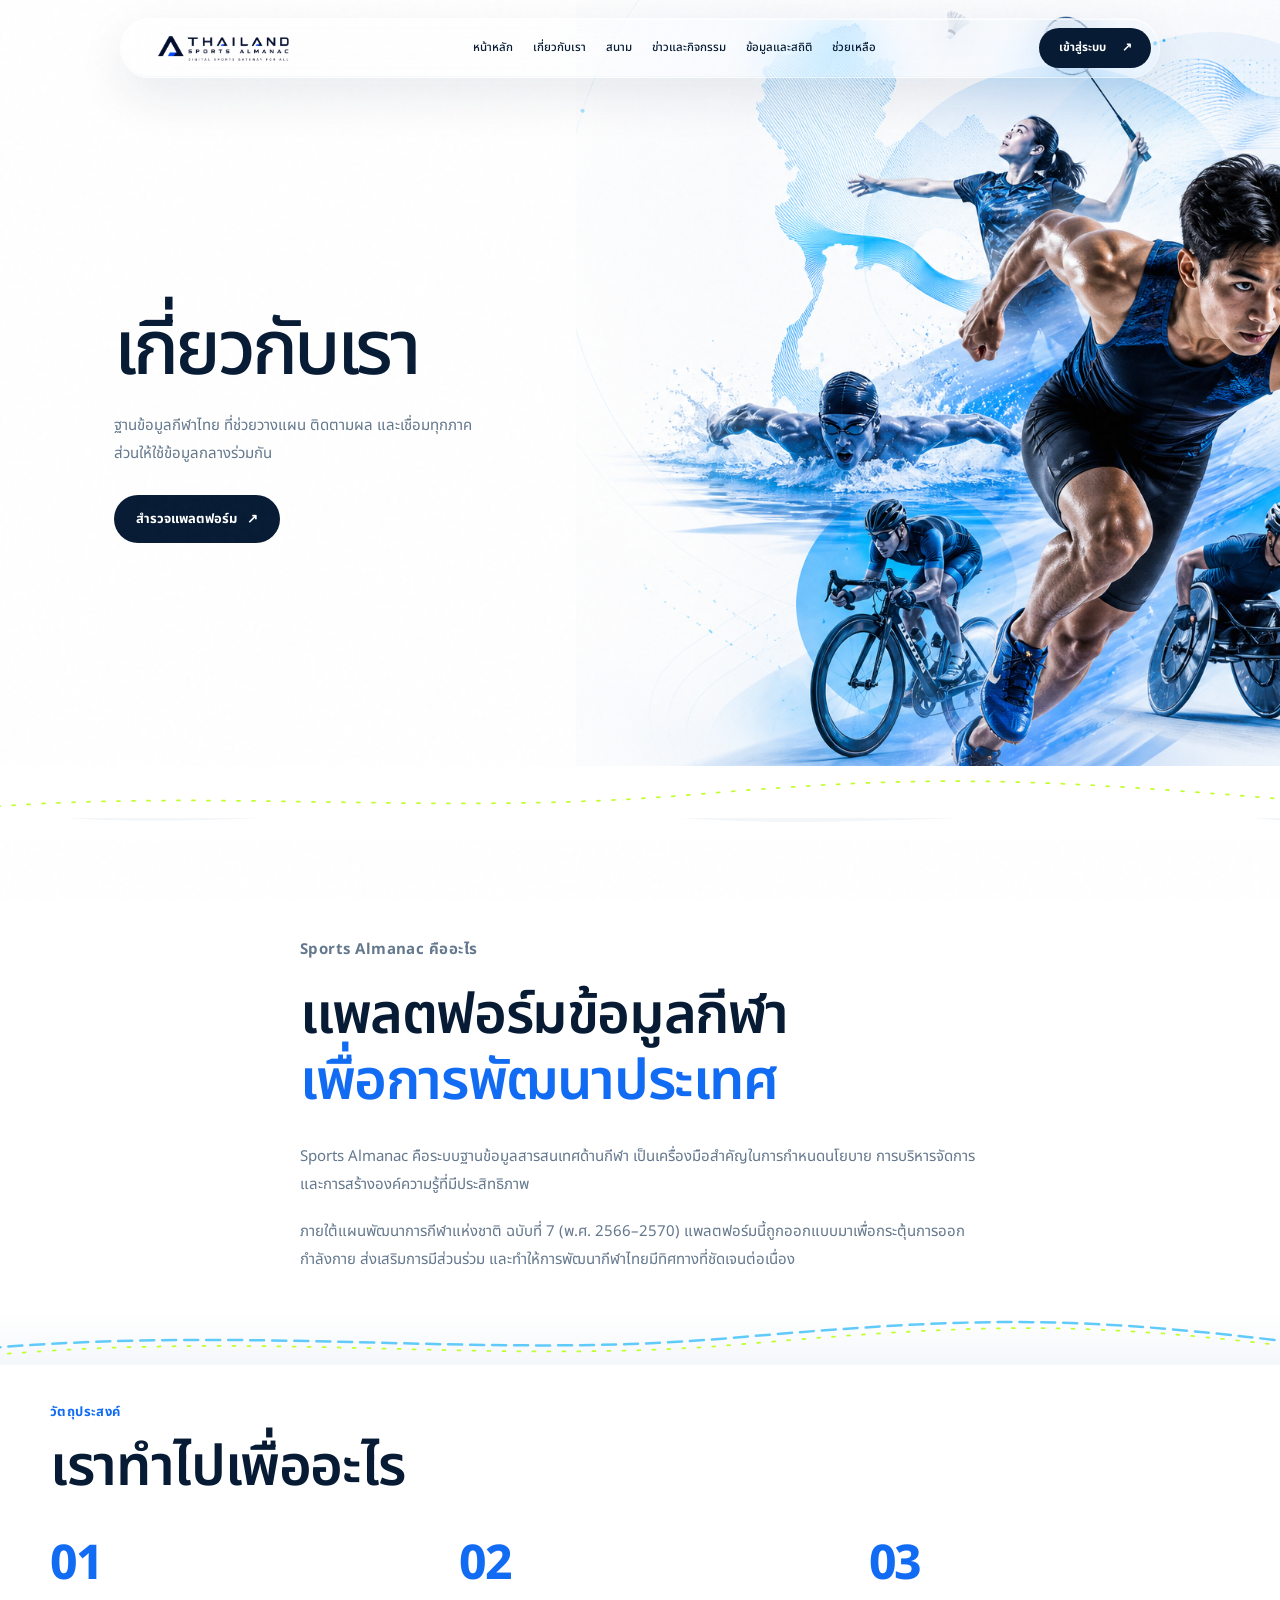
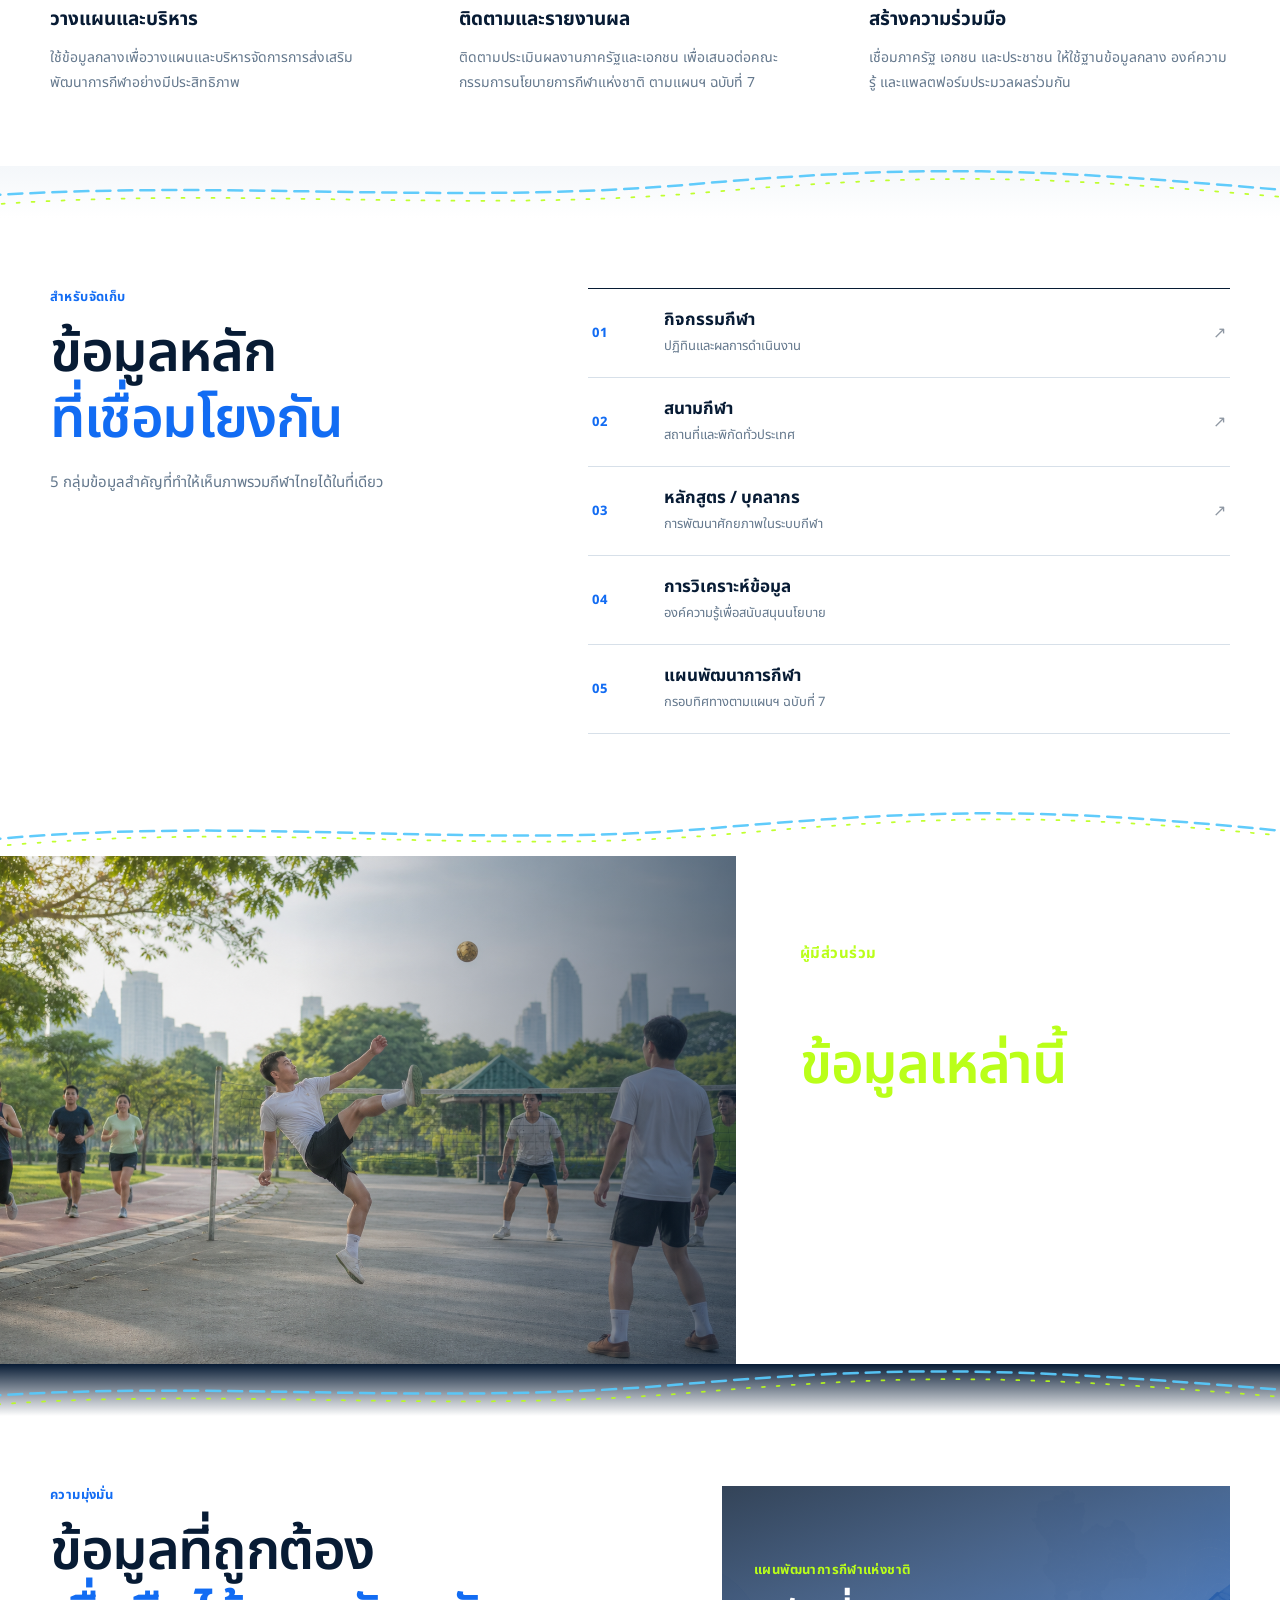
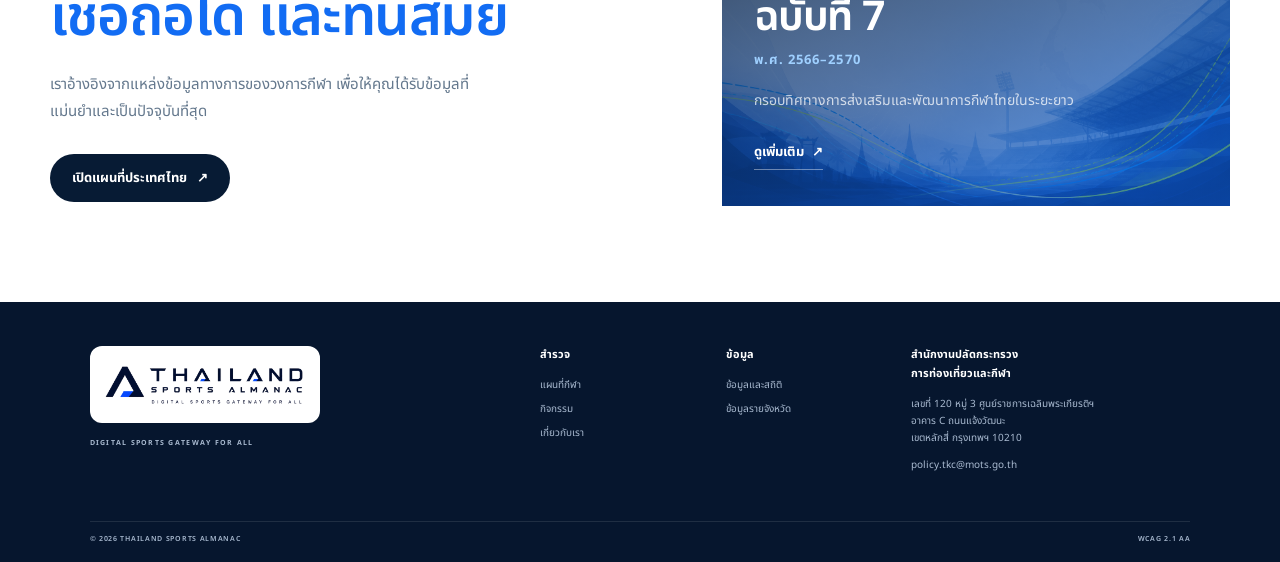
==== abouts.html @ 10175fa9 "Replace dashboard with the redesigned Thailand Sports Almanac site. Publishes the Version2 site with" ====
﻿<!doctype html>
<html lang="th">
<head>
  <meta charset="utf-8">
  <meta name="viewport" content="width=device-width,initial-scale=1">
  <script>
    if ('scrollRestoration' in history) history.scrollRestoration = 'manual';
    window.scrollTo(0, 0);
  </script>
  <meta name="description" content="เกี่ยวกับ Sports Almanac — ระบบฐานข้อมูลสารสนเทศด้านกีฬา ตามแผนพัฒนาการกีฬาแห่งชาติ ฉบับที่ 7">
  <meta name="theme-color" content="#ffffff">
  <meta property="og:title" content="เกี่ยวกับเรา — Thailand Sports Almanac">
  <meta property="og:description" content="ฐานข้อมูลกีฬาไทยที่เชื่อมโยงนโยบาย พื้นที่ และประชาชน">
  <meta property="og:image" content="assets/images/hero-editorial-v2.png">
  <title>เกี่ยวกับเรา — Thailand Sports Almanac</title>
  <link rel="icon" href="assets/images/logo-new-transparent.png" type="image/png">
  <link rel="preconnect" href="https://fonts.googleapis.com">
  <link rel="preconnect" href="https://fonts.gstatic.com" crossorigin>
  <link href="https://fonts.googleapis.com/css2?family=Noto+Sans+Thai:wght@300..900&display=swap" rel="stylesheet">
  <link rel="stylesheet" href="assets/site-nav.css?v=20260820-2">
<link rel="stylesheet" href="assets/visitor-gateway.css?v=20260820-35">
  <link rel="stylesheet" href="assets/design-language.css?v=20260820-4">
  <link rel="stylesheet" href="assets/abouts.css?v=20260820-8">
  <link rel="stylesheet" href="assets/login-modal.css?v=20260820-7">
  <link rel="stylesheet" href="assets/site-foundation.css?v=20260820-11">
</head>
<body id="top" class="abouts-page tpl-list">
  <a class="skip" href="#main">ข้ามไปยังเนื้อหาหลัก</a>
  <div class="noise" aria-hidden="true"></div>

  <header class="nav-shell">
    <a class="brand" href="index.html#top" aria-label="หน้าหลัก"><img src="assets/images/logo-new-transparent.png" alt="Thailand Sports Almanac"></a>
    <nav class="desktop-nav" aria-label="เมนูหลัก">
      <a class="nav-primary-link" href="index.html">หน้าหลัก</a>
      <a class="nav-primary-link" href="abouts.html" aria-current="page">เกี่ยวกับเรา</a>
      <div class="nav-group">
        <button class="nav-primary-link nav-dropdown-trigger" type="button" aria-expanded="false">สนาม <span>⌄</span></button>
        <div class="nav-dropdown venue-dropdown">
          <a href="venues.html?type=stadium">สนามกีฬา</a>
          <a href="venues.html?type=multipurpose">อาคารอเนกประสงค์</a>
          <a href="venues.html?type=public">ลานกีฬา / สวนสาธารณะ</a>
          <a href="venues.html?type=fitness">ฟิตเนส / ยิม</a>
          <a href="venues.html?type=training">ศูนย์ฝึกกีฬา</a>
          <a href="venues.html?type=science">ศูนย์วิทยาศาสตร์การกีฬา</a>
        </div>
      </div>
      <div class="nav-group">
        <button class="nav-primary-link nav-dropdown-trigger" type="button" aria-expanded="false">ข่าวและกิจกรรม <span>⌄</span></button>
        <div class="nav-dropdown compact-dropdown"><a href="index.html#gateway-services">ข่าวประกาศ</a><a href="activities.html">ปฏิทินกิจกรรม</a></div>
      </div>
      <div class="nav-group">
        <button class="nav-primary-link nav-dropdown-trigger" type="button" aria-expanded="false">ข้อมูลและสถิติ <span>⌄</span></button>
        <div class="nav-dropdown compact-dropdown stats-dropdown">
          <div class="nav-subgroup">
            <b>แดชบอร์ด</b>
            <a href="athletes.html">นักกีฬา / บุคลากร</a>
            <a href="results.html">ผลการแข่งขัน</a>
            <a href="overview.html">สรุปภาพรวม</a>
            <a href="provinces.html">ข้อมูลรายจังหวัด</a>
          </div>
          <a href="courses.html">หลักสูตรอบรม</a>
          <a href="index.html#story">คลังความรู้</a>
        </div>
      </div>
      <div class="nav-group">
        <button class="nav-primary-link nav-dropdown-trigger" type="button" aria-expanded="false">ช่วยเหลือ <span>⌄</span></button>
        <div class="nav-dropdown compact-dropdown"><a href="index.html#footer">คู่มือใช้งาน</a><a href="index.html#footer">คำถามที่พบบ่อย (FAQ)</a><a href="contact.html">ติดต่อเรา</a></div>
      </div>
    </nav>
    <div class="nav-actions"><a class="login" href="#login">เข้าสู่ระบบ <span>↗</span></a><button class="menu-button" type="button" aria-label="เปิดเมนูหลัก" aria-expanded="false" aria-controls="mobile-menu"><i></i><i></i></button></div>
    <div class="mobile-menu" id="mobile-menu">
      <a class="mobile-direct" href="index.html">หน้าหลัก</a>
      <a class="mobile-direct" href="abouts.html" aria-current="page">เกี่ยวกับเรา</a>
      <div class="mobile-accordion"><button class="mobile-accordion-trigger" type="button" aria-expanded="false">สนาม <span>＋</span></button><div class="mobile-submenu"><a href="venues.html?type=stadium">สนามกีฬา</a><a href="venues.html?type=multipurpose">อาคารอเนกประสงค์</a><a href="venues.html?type=public">ลานกีฬา / สวนสาธารณะ</a><a href="venues.html?type=fitness">ฟิตเนส / ยิม</a><a href="venues.html?type=training">ศูนย์ฝึกกีฬา</a><a href="venues.html?type=science">ศูนย์วิทยาศาสตร์การกีฬา</a></div></div>
      <div class="mobile-accordion"><button class="mobile-accordion-trigger" type="button" aria-expanded="false">ข่าวและกิจกรรม <span>＋</span></button><div class="mobile-submenu"><a href="index.html#gateway-services">ข่าวประกาศ</a><a href="activities.html">ปฏิทินกิจกรรม</a></div></div>
      <div class="mobile-accordion"><button class="mobile-accordion-trigger" type="button" aria-expanded="false">ข้อมูลและสถิติ <span>＋</span></button><div class="mobile-submenu"><b>แดชบอร์ด</b><a class="nav-nested" href="athletes.html">นักกีฬา / บุคลากร</a><a class="nav-nested" href="results.html">ผลการแข่งขัน</a><a class="nav-nested" href="overview.html">สรุปภาพรวม</a><a class="nav-nested" href="provinces.html">ข้อมูลรายจังหวัด</a><a href="courses.html">หลักสูตรอบรม</a><a href="index.html#story">คลังความรู้</a></div></div>
      <div class="mobile-accordion"><button class="mobile-accordion-trigger" type="button" aria-expanded="false">ช่วยเหลือ <span>＋</span></button><div class="mobile-submenu"><a href="index.html#footer">คู่มือใช้งาน</a><a href="index.html#footer">คำถามที่พบบ่อย (FAQ)</a><a href="contact.html">ติดต่อเรา</a></div></div>
    </div>
  </header>

  <main id="main">
    <!-- Beat 1: Hero split -->
    <section class="ab-hero dl-reveal" id="about-hero" aria-labelledby="about-hero-title">
      <div class="ab-hero-copy">
        <h1 id="about-hero-title">เกี่ยวกับเรา</h1>
        <p class="ab-lead">ฐานข้อมูลกีฬาไทย ที่ช่วยวางแผน ติดตามผล และเชื่อมทุกภาคส่วนให้ใช้ข้อมูลกลางร่วมกัน</p>
        <a class="ab-btn" href="index.html#nation">สำรวจแพลตฟอร์ม <span>↗</span></a>
      </div>
      <div class="ab-hero-visual" aria-hidden="true">
        <img src="assets/images/hero-editorial-v2.png" alt="" decoding="async" fetchpriority="high">
      </div>
    </section>

    <div class="dl-swoosh" aria-hidden="true" style="color:#fff">
      <svg viewBox="0 0 1440 64" preserveAspectRatio="none" focusable="false">
        <path fill="currentColor" d="M0,26 C240,64 480,0 720,30 C960,60 1200,10 1440,38 L1440,64 L0,64 Z"></path>
      </svg>
    </div>

    <!-- Beat 2: What is it — narrow prose -->
    <section class="ab-story dl-reveal" id="about-story" aria-labelledby="about-story-title">
      <div class="ab-prose-col">
        <p class="ab-kicker">Sports Almanac คืออะไร</p>
        <h2 id="about-story-title">แพลตฟอร์มข้อมูลกีฬา<br><em>เพื่อการพัฒนาประเทศ</em></h2>
        <p>Sports Almanac คือระบบฐานข้อมูลสารสนเทศด้านกีฬา เป็นเครื่องมือสำคัญในการกำหนดนโยบาย การบริหารจัดการ และการสร้างองค์ความรู้ที่มีประสิทธิภาพ</p>
        <p>ภายใต้แผนพัฒนาการกีฬาแห่งชาติ ฉบับที่ 7 (พ.ศ. 2566–2570) แพลตฟอร์มนี้ถูกออกแบบมาเพื่อกระตุ้นการออกกำลังกาย ส่งเสริมการมีส่วนร่วม และทำให้การพัฒนากีฬาไทยมีทิศทางที่ชัดเจนต่อเนื่อง</p>
      </div>
    </section>

    <!-- Beat 3: Objectives -->
    <section class="ab-goals dl-reveal" id="about-objectives" aria-labelledby="about-objectives-title">
      <div class="ab-shell">
        <header class="ab-section-head">
          <p class="ab-kicker">วัตถุประสงค์</p>
          <h2 id="about-objectives-title">เราทำไปเพื่ออะไร</h2>
        </header>
        <ol class="ab-goal-grid">
          <li>
            <span class="ab-num" aria-hidden="true">01</span>
            <h3>วางแผนและบริหาร</h3>
            <p>ใช้ข้อมูลกลางเพื่อวางแผนและบริหารจัดการการส่งเสริมพัฒนาการกีฬาอย่างมีประสิทธิภาพ</p>
          </li>
          <li>
            <span class="ab-num" aria-hidden="true">02</span>
            <h3>ติดตามและรายงานผล</h3>
            <p>ติดตามประเมินผลงานภาครัฐและเอกชน เพื่อเสนอต่อคณะกรรมการนโยบายการกีฬาแห่งชาติ ตามแผนฯ ฉบับที่ 7</p>
          </li>
          <li>
            <span class="ab-num" aria-hidden="true">03</span>
            <h3>สร้างความร่วมมือ</h3>
            <p>เชื่อมภาครัฐ เอกชน และประชาชน ให้ใช้ฐานข้อมูลกลาง องค์ความรู้ และแพลตฟอร์มประมวลผลร่วมกัน</p>
          </li>
        </ol>
      </div>
    </section>

    <!-- Beat 4a: Data layers as vertical list -->
    <section class="ab-data dl-reveal" id="about-store" aria-labelledby="about-store-title">
      <div class="ab-shell ab-data-layout">
        <header class="ab-section-head">
          <p class="ab-kicker">สำหรับจัดเก็บ</p>
          <h2 id="about-store-title">ข้อมูลหลัก<br><em>ที่เชื่อมโยงกัน</em></h2>
          <p class="ab-note">5 กลุ่มข้อมูลสำคัญที่ทำให้เห็นภาพรวมกีฬาไทยได้ในที่เดียว</p>
        </header>
        <ul class="ab-data-list">
          <li>
            <a href="activities.html">
              <i aria-hidden="true">01</i>
              <span><b>กิจกรรมกีฬา</b><small>ปฏิทินและผลการดำเนินงาน</small></span>
              <em>↗</em>
            </a>
          </li>
          <li>
            <a href="index.html#nation">
              <i aria-hidden="true">02</i>
              <span><b>สนามกีฬา</b><small>สถานที่และพิกัดทั่วประเทศ</small></span>
              <em>↗</em>
            </a>
          </li>
          <li>
            <a href="courses.html">
              <i aria-hidden="true">03</i>
              <span><b>หลักสูตร / บุคลากร</b><small>การพัฒนาศักยภาพในระบบกีฬา</small></span>
              <em>↗</em>
            </a>
          </li>
          <li>
            <div>
              <i aria-hidden="true">04</i>
              <span><b>การวิเคราะห์ข้อมูล</b><small>องค์ความรู้เพื่อสนับสนุนนโยบาย</small></span>
            </div>
          </li>
          <li>
            <div>
              <i aria-hidden="true">05</i>
              <span><b>แผนพัฒนาการกีฬา</b><small>กรอบทิศทางตามแผนฯ ฉบับที่ 7</small></span>
            </div>
          </li>
        </ul>
      </div>
    </section>

    <!-- Beat 4b: People — human touch full bleed -->
    <section class="ab-people dl-reveal" id="about-people" aria-labelledby="about-people-title">
      <div class="ab-people-media" aria-hidden="true">
        <img src="assets/images/about-human.jpg" alt="" decoding="async">
      </div>
      <div class="ab-people-copy">
        <p class="ab-kicker">ผู้มีส่วนร่วม</p>
        <h2 id="about-people-title">ใครช่วยขับเคลื่อน<br><em>ข้อมูลเหล่านี้</em></h2>
        <p>ผู้มีส่วนร่วมในโครงการคือเจ้าของข้อมูล โดยมีหน่วยงานที่กำกับดูแลเป็นผู้ขับเคลื่อน เพื่อนำเข้าข้อมูลอย่างบูรณาการ</p>
        <ul class="ab-people-tags">
          <li>หน่วยงานภาครัฐ</li>
          <li>ภาคเอกชนและสมาคมกีฬา</li>
          <li>ประชาชนผู้ใช้ข้อมูล</li>
        </ul>
      </div>
    </section>

    <!-- Beat 5: Promise + plan + single CTA -->
    <section class="ab-close dl-reveal" id="about-promise" aria-labelledby="about-promise-title">
      <div class="ab-shell ab-close-grid">
        <div class="ab-close-copy">
          <p class="ab-kicker">ความมุ่งมั่น</p>
          <h2 id="about-promise-title">ข้อมูลที่ถูกต้อง<br><em>เชื่อถือได้ และทันสมัย</em></h2>
          <p>เราอ้างอิงจากแหล่งข้อมูลทางการของวงการกีฬา เพื่อให้คุณได้รับข้อมูลที่แม่นยำและเป็นปัจจุบันที่สุด</p>
          <a class="ab-btn" href="index.html#nation">เปิดแผนที่ประเทศไทย <span>↗</span></a>
        </div>
        <aside class="ab-plan">
          <p class="ab-kicker ab-kicker-on-dark">แผนพัฒนาการกีฬาแห่งชาติ</p>
          <h3>ฉบับที่ 7</h3>
          <p class="ab-plan-years">พ.ศ. 2566–2570</p>
          <p>กรอบทิศทางการส่งเสริมและพัฒนาการกีฬาไทยในระยะยาว</p>
          <a href="https://www.mots.go.th/" target="_blank" rel="noopener noreferrer">ดูเพิ่มเติม <span>↗</span></a>
        </aside>
      </div>
    </section>
  </main>

  <footer id="footer">
    <div class="footer-brand"><img src="assets/images/logo-new-transparent.png" alt="Thailand Sports Almanac"><p>DIGITAL SPORTS GATEWAY FOR ALL</p></div>
    <div><h3>สำรวจ</h3><a href="index.html#nation">แผนที่กีฬา</a><a href="index.html#gateway-services">กิจกรรม</a><a href="abouts.html">เกี่ยวกับเรา</a></div>
    <div><h3>ข้อมูล</h3><a href="dashboard.html">ข้อมูลและสถิติ</a><a href="provinces.html">ข้อมูลรายจังหวัด</a></div>
    <address><h3>สำนักงานปลัดกระทรวง<br>การท่องเที่ยวและกีฬา</h3><p>เลขที่ 120 หมู่ 3 ศูนย์ราชการเฉลิมพระเกียรติฯ<br>อาคาร C ถนนแจ้งวัฒนะ<br>เขตหลักสี่ กรุงเทพฯ 10210</p><a href="mailto:policy.tkc@mots.go.th">policy.tkc@mots.go.th</a></address>
    <div class="footer-bottom"><span>© 2026 THAILAND SPORTS ALMANAC</span><span>WCAG 2.1 AA</span></div>
  </footer>

  <script src="assets/design-language.js?v=20260820-1"></script>
  <script src="assets/abouts.js?v=20260820-6"></script>
  <script>
    window.DesignLanguage?.wireReveals('.dl-reveal');
  </script>
  <script src="assets/portal-nav.js?v=20260820-4"></script>
  <script src="assets/login-modal.js?v=20260820-7"></script>
</body>
</html>
---- assets/site-nav.css ----
/* =========================================================
   Site Nav Shell — extracted from cinematic for all pages
   Use with site-foundation.css. Landing may still load cinematic
   for motion-hero / map-intro only.
   ========================================================= */

:root {
  --ink: #071b34;
  --blue: #126cf3;
  --paper: #f4f7fa;
  --ease: cubic-bezier(0.16, 1, 0.3, 1);
}

*,
*::before,
*::after { box-sizing: border-box; }

html { scroll-behavior: smooth; }

body {
  margin: 0;
  background: var(--paper);
  color: var(--ink);
  font-family: "Noto Sans Thai", sans-serif;
  -webkit-font-smoothing: antialiased;
  overflow-x: hidden;
}

a { color: inherit; text-decoration: none; }
button, input, select, textarea { font: inherit; }

.skip {
  position: fixed;
  left: 12px;
  top: -80px;
  z-index: 2100;
  background: #fff;
  padding: 10px 16px;
  border-radius: 8px;
}
.skip:focus { top: 12px; }

.noise {
  position: fixed;
  inset: 0;
  z-index: 2;
  pointer-events: none;
  opacity: 0.035;
  background-image: url("data:image/svg+xml,%3Csvg viewBox='0 0 180 180' xmlns='http://www.w3.org/2000/svg'%3E%3Cfilter id='n'%3E%3CfeTurbulence type='fractalNoise' baseFrequency='.8' numOctaves='2' stitchTiles='stitch'/%3E%3C/filter%3E%3Crect width='100%25' height='100%25' filter='url(%23n)' opacity='.6'/%3E%3C/svg%3E");
}

/* ——— Loader ——— */
.loader {
  position: fixed;
  inset: 0;
  z-index: 2500;
  overflow: hidden;
  display: grid;
  place-items: center;
  align-content: center;
  color: #fff;
  background: radial-gradient(circle at 50% 48%, #0c2d59 0, #071f40 42%, #06182f 100%);
  transition: clip-path 1s var(--ease), visibility 1s;
  clip-path: inset(0);
}
.loader.done {
  clip-path: inset(0 0 100% 0);
  visibility: hidden;
}
.loader:before {
  content: "";
  position: absolute;
  inset: -25%;
  pointer-events: none;
  background: conic-gradient(from 180deg at 50% 50%, transparent, rgba(25, 135, 255, 0.09), transparent 28%, rgba(93, 203, 255, 0.07), transparent 62%);
  animation: loaderAtmosphere 8s linear infinite;
}
.loader-brand-stage {
  position: relative;
  width: 410px;
  height: 154px;
  display: grid;
  place-items: center;
  animation: loaderBrandIn 0.9s var(--ease) both;
}
.loader-logo-card {
  position: relative;
  z-index: 3;
  width: 340px;
  height: 102px;
  display: grid;
  place-items: center;
  overflow: hidden;
  border: 1px solid rgba(255, 255, 255, 0.72);
  border-radius: 30px;
  background: linear-gradient(120deg, rgba(255, 255, 255, 0.98), rgba(238, 247, 255, 0.86));
  box-shadow: 0 30px 90px rgba(0, 0, 0, 0.28), 0 0 58px rgba(29, 137, 255, 0.22), inset 0 1px 0 #fff;
  backdrop-filter: blur(18px);
  animation: loaderCardFloat 2.6s ease-in-out 0.8s infinite alternate;
}
.loader-logo-card:after {
  content: "";
  position: absolute;
  top: -45%;
  bottom: -45%;
  left: -38%;
  width: 24%;
  background: linear-gradient(90deg, transparent, rgba(255, 255, 255, 0.95), rgba(109, 197, 255, 0.38), transparent);
  filter: blur(2px);
  transform: skewX(-18deg);
  animation: loaderLogoSweep 1.7s var(--ease) 0.35s infinite;
}
.loader-logo-card img {
  position: relative;
  z-index: 1;
  width: 270px;
  height: 76px;
  object-fit: contain;
  mix-blend-mode: multiply;
  animation: loaderLogoFocus 0.95s var(--ease) 0.12s both;
}
.loader-orbit {
  position: absolute;
  z-index: 1;
  inset: 2px;
  border: 1px solid rgba(90, 190, 255, 0.28);
  border-radius: 50%;
  animation: loaderOrbit 3.2s linear infinite;
}
.loader-orbit:before {
  content: "";
  position: absolute;
  left: 11%;
  top: 9%;
  width: 7px;
  height: 7px;
  border-radius: 50%;
  background: #43bfff;
  box-shadow: 0 0 18px #2a9fff, 0 0 36px rgba(42, 159, 255, 0.7);
}
.loader-orbit.orbit-b {
  inset: 17px -10px;
  opacity: 0.48;
  animation-direction: reverse;
  animation-duration: 4.6s;
}
.loader-orbit.orbit-b:before {
  left: auto;
  right: 15%;
  top: auto;
  bottom: 4%;
  width: 5px;
  height: 5px;
}
.loader-track {
  position: relative;
  width: 230px;
  height: 2px;
  margin-top: 24px;
  overflow: hidden;
  border-radius: 999px;
  background: rgba(255, 255, 255, 0.13);
}
.loader-track i {
  position: absolute;
  inset: 0;
  background: linear-gradient(90deg, transparent, #25a7ff 38%, #fff 52%, #25a7ff 66%, transparent);
  transform: translateX(-100%);
  animation: loaderTrack 1.05s var(--ease) infinite;
}
.loader > p {
  position: relative;
  margin: 15px 0 0;
  font-size: 10px;
  letter-spacing: 0.14em;
  color: #8da6c6;
  animation: loaderCaption 1.1s ease 0.35s both;
}
@keyframes loaderBrandIn {
  from { opacity: 0; transform: scale(0.88); filter: blur(12px); }
  to { opacity: 1; transform: none; filter: none; }
}
@keyframes loaderLogoFocus {
  from { opacity: 0; transform: scale(1.12); filter: blur(8px); }
  to { opacity: 1; transform: none; filter: none; }
}
@keyframes loaderCardFloat {
  to {
    transform: translateY(-5px);
    box-shadow: 0 38px 100px rgba(0, 0, 0, 0.3), 0 0 76px rgba(29, 137, 255, 0.3), inset 0 1px 0 #fff;
  }
}
@keyframes loaderLogoSweep {
  0%, 18% { left: -38%; opacity: 0; }
  32% { opacity: 1; }
  58%, 100% { left: 118%; opacity: 0; }
}
@keyframes loaderOrbit { to { transform: rotate(360deg); } }
@keyframes loaderTrack { to { transform: translateX(100%); } }
@keyframes loaderAtmosphere { to { transform: rotate(360deg); } }
@keyframes loaderCaption {
  from { opacity: 0; transform: translateY(8px); }
  to { opacity: 1; transform: none; }
}
@media (max-width: 520px) {
  .loader-brand-stage { width: 330px; height: 130px; }
  .loader-logo-card { width: 286px; height: 88px; border-radius: 26px; }
  .loader-logo-card img { width: 228px; height: 64px; }
  .loader-track { width: 190px; margin-top: 18px; }
  .loader > p { font-size: 9px; }
}
@media (prefers-reduced-motion: reduce) {
  .loader { display: none; }
  .loader:before,
  .loader-brand-stage,
  .loader-logo-card,
  .loader-logo-card:after,
  .loader-logo-card img,
  .loader-orbit,
  .loader-track i,
  .loader > p { animation: none !important; }
}

/* ——— Capsule navigation ——— */
.nav-shell {
  position: fixed;
  z-index: 1500;
  top: 18px;
  left: 50%;
  right: auto;
  width: min(1040px, calc(100% - 40px));
  height: 60px;
  padding: 5px 8px 5px 18px;
  display: flex;
  align-items: center;
  transform: translateX(-50%);
  border: 1px solid rgba(255, 255, 255, 0.46);
  border-radius: 999px;
  background: linear-gradient(115deg, rgba(255, 255, 255, 0.32), rgba(244, 250, 255, 0.1));
  box-shadow:
    0 18px 50px rgba(8, 35, 67, 0.09),
    inset 0 1px 0 rgba(255, 255, 255, 0.66),
    inset 0 -1px 0 rgba(123, 164, 203, 0.06);
  backdrop-filter: blur(22px) saturate(165%);
  -webkit-backdrop-filter: blur(22px) saturate(165%);
  transition: top 0.45s var(--ease), width 0.45s var(--ease), height 0.45s var(--ease), box-shadow 0.45s var(--ease), background 0.45s ease;
  animation: navEnter 0.8s var(--ease) 0.15s both;
  pointer-events: auto;
}
.nav-shell.is-scrolled {
  top: 10px;
  width: min(940px, calc(100% - 32px));
  height: 56px;
  background: linear-gradient(115deg, rgba(255, 255, 255, 0.36), rgba(235, 246, 255, 0.14));
  border-color: rgba(255, 255, 255, 0.5);
  box-shadow: 0 14px 42px rgba(8, 35, 67, 0.12), inset 0 1px 0 rgba(255, 255, 255, 0.7);
}
@keyframes navEnter {
  from { opacity: 0; transform: translate(-50%, -18px) scale(0.97); }
  to { opacity: 1; transform: translateX(-50%) scale(1); }
}

.brand { width: 170px; flex: 0 0 auto; }
.brand img {
  width: 100%;
  height: 40px;
  object-fit: contain;
  display: block;
  mix-blend-mode: normal;
  transition: height 0.45s var(--ease);
}
.nav-shell.is-scrolled .brand img { height: 40px; }

.desktop-nav {
  display: flex;
  gap: 2px;
  margin: auto;
  align-self: stretch;
  align-items: center;
  font-size: 12px;
  font-weight: 650;
}
.desktop-nav .nav-primary-link {
  appearance: none;
  border: 0;
  background: transparent;
  color: var(--ink);
  font: 500 11.5px/1.45 "Noto Sans Thai", sans-serif;
  padding: 10px 9px;
  border-radius: 999px;
  white-space: nowrap;
  cursor: pointer;
  transition: color 0.3s ease, background 0.3s ease, transform 0.3s var(--ease);
}
.desktop-nav .nav-primary-link:hover,
.desktop-nav .nav-primary-link:focus-visible {
  color: var(--blue);
  background: rgba(255, 255, 255, 0.45);
  transform: translateY(-1px);
}
.desktop-nav .nav-primary-link.active {
  color: #fff;
  background: var(--blue);
  box-shadow: 0 8px 20px rgba(31, 130, 242, 0.22);
}
.nav-primary-link > span { display: none; }

.nav-group {
  position: relative;
  display: flex;
  align-items: center;
  height: 100%;
}
.nav-group.open .nav-dropdown-trigger {
  color: var(--blue);
  background: rgba(225, 240, 255, 0.58);
}
.nav-dropdown {
  position: absolute;
  z-index: 100;
  left: 50%;
  top: calc(100% + 7px);
  width: 250px;
  padding: 10px;
  border: 1px solid rgba(255, 255, 255, 0.76);
  border-radius: 22px;
  background: linear-gradient(135deg, rgba(255, 255, 255, 0.94), rgba(239, 247, 255, 0.88));
  box-shadow: 0 24px 60px rgba(7, 24, 49, 0.18), inset 0 1px 0 rgba(255, 255, 255, 0.95);
  backdrop-filter: blur(28px) saturate(155%);
  -webkit-backdrop-filter: blur(28px) saturate(155%);
  opacity: 0;
  visibility: hidden;
  transform: translate(-50%, -9px) scale(0.97);
  transform-origin: top;
  transition: opacity 0.25s ease, visibility 0.25s ease, transform 0.35s var(--ease);
}
.nav-group.open > .nav-dropdown {
  opacity: 1;
  visibility: visible;
  transform: translate(-50%, 0) scale(1);
}
.desktop-nav .nav-dropdown a {
  display: block;
  padding: 10px 12px;
  border-radius: 12px;
  color: #203751;
  font-size: 10px;
  font-weight: 500;
  line-height: 1.45;
  transition: color 0.22s ease, background 0.22s ease, transform 0.22s var(--ease);
}
.desktop-nav .nav-dropdown a:hover,
.desktop-nav .nav-dropdown a:focus-visible {
  color: var(--blue);
  background: rgba(255, 255, 255, 0.72);
  transform: translateX(3px);
}
.nav-subgroup {
  padding: 6px 6px 7px;
  margin-bottom: 5px;
  border-radius: 14px;
  background: rgba(227, 240, 252, 0.52);
}
.nav-subgroup b {
  display: block;
  padding: 3px 6px 5px;
  font-size: 8px;
  letter-spacing: 0.08em;
  color: #70839a;
}
.desktop-nav .nav-subgroup a { padding-left: 16px; }
.compact-dropdown { width: 215px; }
.stats-dropdown { width: 240px; }

.nav-actions {
  display: flex;
  align-items: center;
  gap: 7px;
  flex-shrink: 0;
}
.language {
  border: 0;
  background: transparent;
  height: 38px;
  padding: 0 10px;
  border-radius: 12px;
  font-size: 11px;
  font-weight: 700;
  cursor: pointer;
}
.language span { color: #98a2b1; font-weight: 400; }
.login {
  display: flex;
  align-items: center;
  justify-content: center;
  gap: 16px;
  min-width: 112px;
  min-height: 40px;
  padding: 0 17px;
  border-radius: 999px;
  background: var(--ink);
  color: #fff;
  font-size: 11.5px;
  font-weight: 700;
  line-height: 1.4;
  white-space: nowrap;
  transition: transform 0.3s var(--ease), background 0.3s ease, box-shadow 0.3s ease;
}
.login:hover {
  background: var(--blue);
  transform: translateY(-1px);
  box-shadow: 0 9px 20px rgba(31, 130, 242, 0.23);
}
.login span { display: inline-block; line-height: 1; }
.menu-button { display: none; }
.mobile-menu { display: none; }

@media (min-width: 1101px) and (max-width: 1250px) {
  .nav-shell { width: min(1020px, calc(100% - 28px)); padding-left: 13px; }
  .nav-shell .brand { width: 166px; }
  .nav-shell .brand img { height: 42px; }
  .desktop-nav .nav-primary-link { padding-inline: 7px; font-size: 10.35px; }
  .language { display: none; }
  .login { min-width: 100px; padding-inline: 15px; }
}

@media (max-width: 1100px) {
  .nav-shell,
  .nav-shell.is-scrolled {
    top: 12px;
    width: calc(100% - 24px);
    height: 56px;
    padding: 4px 10px 4px 14px;
    border-radius: 18px;
    background: linear-gradient(115deg, rgba(255, 255, 255, 0.36), rgba(238, 248, 255, 0.14));
    border-color: rgba(255, 255, 255, 0.5);
  }
  .nav-shell .brand { width: 166px; }
  .nav-shell .brand img,
  .nav-shell.is-scrolled .brand img { height: 39px; }
  .desktop-nav,
  .language { display: none; }
  .nav-actions { margin-left: auto; }
  .nav-actions .login { display: none !important; }
  .menu-button {
    display: flex;
    width: 40px;
    height: 40px;
    border: 0;
    border-radius: 0;
    background: transparent;
    flex-direction: column;
    justify-content: center;
    align-items: center;
    gap: 6px;
    cursor: pointer;
    box-shadow: none;
  }
  .menu-button i {
    width: 20px;
    height: 1.5px;
    background: var(--ink);
    transition: transform 0.35s var(--ease), background 0.25s ease;
  }
  .menu-button:hover i,
  .menu-button[aria-expanded="true"] i { background: var(--blue); }
  .menu-button[aria-expanded="true"] i:first-child { transform: translateY(3.5px) rotate(45deg); }
  .menu-button[aria-expanded="true"] i:last-child { transform: translateY(-3.5px) rotate(-45deg); }

  .mobile-menu {
    display: flex;
    position: absolute;
    z-index: 1600;
    top: calc(100% + 8px);
    left: 0;
    right: 0;
    max-height: calc(100vh - 100px);
    overflow: auto;
    padding: 14px;
    flex-direction: column;
    gap: 3px;
    border: 1px solid rgba(7, 24, 49, 0.08);
    border-radius: 22px;
    background: rgba(255, 255, 255, 0.97);
    box-shadow: 0 24px 60px rgba(7, 24, 49, 0.18);
    backdrop-filter: blur(18px);
    opacity: 0;
    visibility: hidden;
    transform: translateY(-12px) scale(0.98);
    transform-origin: top;
    transition: opacity 0.35s ease, visibility 0.35s ease, transform 0.45s var(--ease);
    pointer-events: auto;
  }
  .mobile-menu.open {
    opacity: 1;
    visibility: visible;
    transform: none;
  }
  body.nav-open { overflow: hidden; }
  .mobile-menu .mobile-direct,
  .mobile-accordion-trigger {
    width: 100%;
    display: flex;
    align-items: center;
    justify-content: space-between;
    min-height: 48px;
    padding: 13px 14px;
    border: 0;
    border-radius: 13px;
    background: transparent;
    color: var(--ink);
    font-size: 17px;
    font-weight: 500;
    text-align: left;
    cursor: pointer;
  }
  .mobile-menu .mobile-direct:hover,
  .mobile-accordion-trigger:hover {
    color: var(--blue);
    background: #eef6ff;
  }
  .mobile-accordion-trigger span {
    font-size: 19px;
    font-weight: 300;
    transition: transform 0.35s var(--ease);
  }
  .mobile-accordion.open .mobile-accordion-trigger span { transform: rotate(45deg); }
  .mobile-submenu {
    max-height: 0;
    overflow: hidden;
    opacity: 0;
    padding: 0 9px;
    transition: max-height 0.45s var(--ease), opacity 0.3s ease;
  }
  .mobile-accordion.open .mobile-submenu {
    max-height: 720px;
    opacity: 1;
  }
  .mobile-submenu a,
  .mobile-submenu b {
    display: block;
    padding: 9px 15px;
    border-left: 1px solid #dce7f1;
    color: #5e728a;
    font-size: 13px;
    font-weight: 500;
  }
  .mobile-submenu b {
    padding-top: 12px;
    font-size: 9px;
    letter-spacing: 0.08em;
    color: #90a0b2;
  }
  .mobile-submenu a.nav-nested { padding-left: 24px; }
  .mobile-submenu a:hover {
    color: var(--blue);
    background: rgba(238, 246, 255, 0.7);
  }
  .mobile-menu .mobile-login {
    margin-top: 10px;
  }
}

@media (max-width: 430px) {
  .nav-shell .brand { width: 154px; }
  .nav-shell .brand img,
  .nav-shell.is-scrolled .brand img { height: 37px; }
}

@media (prefers-reduced-motion: reduce) {
  .nav-shell { animation: none; transition: none; }
  .desktop-nav a,
  .login,
  .menu-button,
  .mobile-menu { transition: none; }
}

/* ——— Footer ——— */
body > footer,
#footer {
  background: #06162e;
  color: #a9bad0;
  padding: 44px 7vw 18px;
  display: grid;
  grid-template-columns: 1.5fr 0.55fr 0.55fr 1fr;
  gap: 32px;
  position: relative;
  overflow-x: clip;
}
.footer-brand img {
  width: 230px;
  background: #fff;
  padding: 8px;
  border-radius: 12px;
}
.footer-brand p {
  font: 700 7px "Noto Sans Thai";
  letter-spacing: 0.18em;
}
.footer-brand ~ div h3,
body > footer address h3,
#footer address h3 {
  font-size: 11px;
  color: #fff;
  margin: 0 0 12px;
}
.footer-brand ~ div > a,
body > footer address a,
#footer address a {
  display: block;
  font-size: 10px;
  margin: 7px 0;
}
.footer-brand ~ div > a:hover { color: #fff; }
body > footer address,
#footer address {
  font-style: normal;
  font-size: 10px;
  line-height: 1.7;
}
.footer-bottom {
  grid-column: 1 / -1;
  border-top: 1px solid rgba(255, 255, 255, 0.1);
  display: flex;
  justify-content: space-between;
  padding-top: 12px;
  margin-top: 8px;
  font: 600 7px "Noto Sans Thai";
  letter-spacing: 0.1em;
}
@media (max-width: 760px) {
  body > footer,
  #footer {
    grid-template-columns: 1fr 1fr;
    padding: 40px 20px 18px;
    gap: 24px 22px;
  }
  .footer-brand,
  body > footer address,
  #footer address { grid-column: 1 / -1; }
  .footer-brand img { width: min(300px, 100%); }
}
---- assets/visitor-gateway.css ----
:root{--gateway-blue:#126cf3;--gateway-navy:#071b34;--gateway-sky:#eaf4ff;--gateway-paper:#f4f7fa;--gateway-line:#d7e0e9;--gateway-text:#122b45;--gateway-muted:#64788d;--gateway-green:#20a779;--gateway-orange:#ff704d;--premium-ease:cubic-bezier(.2,.75,.2,1);--type-label:11px;--type-caption:12px;--type-ui:13px;--type-body-sm:14px}
html{scroll-behavior:smooth;scroll-padding-top:92px}body{background:var(--gateway-paper);font-size:var(--type-body-sm);text-rendering:optimizeLegibility;-webkit-font-smoothing:antialiased}body.menu-open{overflow:hidden}::selection{background:#baff19;color:var(--gateway-navy)}a,button{cursor:pointer}a:focus-visible,button:focus-visible,input:focus-visible,select:focus-visible{outline:2px solid #baff19;outline-offset:4px}*{scrollbar-width:thin;scrollbar-color:#83a4c7 transparent}main{position:relative;overflow-x:clip;overflow-y:visible}
.cinema-hero,.manifesto,.stat-scroll,.sports-network,.data-story,.finale,.map-intro{display:none!important}

.gateway-services,.public-insights{position:relative;background:#fff;color:var(--gateway-text)}
.gateway-services{padding:72px 6vw 110px}
.public-insights{position:relative;z-index:10;padding:0 6vw 52px;overflow:visible}
.sport-ribbon{position:relative;z-index:var(--z-ribbon,1200);height:72px;overflow:visible;width:100%;max-width:none;margin:28px 0 -28px;left:auto;color:var(--gateway-navy);pointer-events:none}
.sport-ribbon-band{pointer-events:auto;position:absolute;z-index:var(--z-ribbon,1200);left:-5%;top:50%;width:110%;padding:18px 0;background:#baff19;white-space:nowrap;transform:translateY(-50%) rotate(-4deg);transform-origin:center center;box-shadow:0 8px 28px rgba(7,27,52,.08)}
.sport-ribbon-track{display:inline-flex;align-items:center;gap:28px;padding-left:40px;animation:sportRibbonMarquee 28s linear infinite;font:650 15px/1 'Noto Sans Thai',sans-serif;letter-spacing:.04em}
.sport-ribbon-track span{display:inline-flex;align-items:center;gap:.45em;flex-shrink:0}
.sport-ribbon-track span:after{content:none}
.sport-ribbon-icon{width:1.15em;height:1.15em;flex:0 0 auto;display:block;color:var(--gateway-navy);opacity:.92}
.sport-ribbon:hover .sport-ribbon-track{animation-play-state:paused}
@keyframes sportRibbonMarquee{from{transform:translateX(0)}to{transform:translateX(-50%)}}
@media(min-width:761px){.motion-hero{height:min(68svh,620px);min-height:540px}}
.gateway-section-intro{position:relative;z-index:1;max-width:1320px;margin:0 auto 54px;display:flex;align-items:flex-end;justify-content:space-between;gap:40px}
.gateway-section-intro small{display:block;margin-bottom:13px;color:var(--gateway-blue);font:700 var(--type-label) 'Noto Sans Thai',sans-serif;letter-spacing:.16em;text-transform:uppercase}
.gateway-section-intro h2,.activity-editorial-lead h2,.nation-intro h2,.green-heart-intro h2{color:var(--gateway-navy);font-size:clamp(48px,4.7vw,72px);font-weight:500;line-height:1.02;letter-spacing:-.06em}
.gateway-section-intro h2 em,.activity-editorial-lead h2 em,.nation-intro h2 em,.green-heart-intro h2 em{color:var(--gateway-blue);font-style:normal;font-weight:inherit}
.gateway-section-intro h2{margin:0}
.gateway-section-intro>p{max-width:350px;margin:0 0 8px;color:var(--gateway-muted);font-size:var(--type-body-sm);line-height:1.75}

.service-launcher{max-width:1320px;margin:auto;display:grid;grid-template-columns:repeat(3,1fr);border-top:1px solid var(--gateway-line);border-left:1px solid var(--gateway-line)}
.service-launcher>a{position:relative;min-height:164px;padding:28px 27px;border-right:1px solid var(--gateway-line);border-bottom:1px solid var(--gateway-line);display:grid;grid-template-columns:48px 1fr auto;align-items:start;gap:18px;background:#fff;transition:background .3s ease,color .3s ease,transform .35s var(--ease)}
.service-launcher>a:hover{z-index:2;background:var(--gateway-blue);color:#fff;transform:translateY(-5px);box-shadow:0 20px 50px rgba(18,108,243,.2)}
.service-icon{width:48px;height:48px;border-radius:50%;display:grid;place-items:center;background:var(--gateway-sky);color:var(--gateway-blue);transition:.3s}.service-icon svg{width:24px;height:24px;fill:none;stroke:currentColor;stroke-width:1.7;stroke-linecap:round;stroke-linejoin:round}.service-launcher>a:hover .service-icon{background:#fff;color:var(--gateway-blue)}
.service-launcher b{display:block;margin-top:3px;font-size:17px;font-weight:650;line-height:1.35}.service-launcher small{display:block;margin-top:7px;color:var(--gateway-muted);font-size:var(--type-caption)}.service-launcher>a:hover small{color:rgba(255,255,255,.75)}.service-launcher>a>i{font-style:normal;font-size:17px}

/* Editorial activity calendar adapted from the supplied reference. */
.activity-editorial{max-width:1548px;margin:auto;display:grid;grid-template-columns:minmax(330px,.72fr) minmax(720px,1.28fr);gap:5vw}.activity-editorial-lead{align-self:stretch;display:flex;flex-direction:column;align-items:flex-start;justify-content:center;padding-bottom:2%}.activity-editorial-lead>small{display:block;color:var(--gateway-blue);font:700 9px 'Noto Sans Thai',sans-serif;letter-spacing:.2em}.activity-editorial-lead h2{margin:26px 0 42px}.activity-editorial-lead>a{display:inline-flex;gap:7px;padding-bottom:7px;border-bottom:1px solid var(--gateway-navy);color:var(--gateway-navy);font-size:12px;font-weight:700}.activity-editorial-list{display:grid;grid-template-columns:repeat(2,minmax(0,1fr));border-top:1px solid var(--gateway-navy)}.activity-editorial-list article{min-height:118px;padding:17px 12px 17px 0;display:grid;grid-template-columns:76px 1fr 14px;align-items:center;gap:16px;border-bottom:1px solid #c9d4df;color:var(--gateway-navy);cursor:pointer;transition:background .28s ease,transform .28s ease}.activity-editorial-list article:nth-child(even){padding-left:18px;border-left:1px solid #c9d4df}.activity-editorial-list article:hover{z-index:1;background:#f5f9ff;transform:translateY(-2px)}.activity-editorial-list time{align-self:center}.activity-editorial-list time strong{display:block;font:750 48px/.86 'Noto Sans Thai',sans-serif;letter-spacing:-.06em}.activity-editorial-list time small{display:block;margin-top:8px;color:var(--gateway-navy);font:750 17px/1.2 'Noto Sans Thai',sans-serif;letter-spacing:.01em}.activity-editorial-list h3{margin:0 0 8px;font-size:14px;font-weight:550;line-height:1.35;font-family:'Noto Sans Thai',sans-serif}.activity-editorial-list p{margin:0;color:#718399;font-size:11px;font-family:'Noto Sans Thai',sans-serif}.activity-editorial-list article>span{color:var(--gateway-blue);font-size:13px}

/* Green Heart — light editorial rail aligned with gateway sections. */
.green-heart{position:relative;padding:88px 0 92px;background:#fff;color:var(--gateway-text);border-top:0}.green-heart-shell{max-width:1548px;margin:0 auto;padding:0 6vw}.green-heart-intro{max-width:760px;margin-bottom:34px}.green-heart-intro>small{display:block;color:var(--gateway-blue);font:700 var(--type-label) 'Noto Sans Thai',sans-serif;letter-spacing:.18em;text-transform:uppercase}.green-heart-intro h2{margin:0 0 24px;text-wrap:balance}.green-heart-intro>p{max-width:520px;margin:0;color:var(--gateway-muted);font-size:var(--type-body-sm);line-height:1.75}.green-heart-meta{margin-top:26px;display:flex;align-items:center;gap:22px;flex-wrap:wrap}.green-heart-count{color:var(--gateway-muted);font-size:var(--type-caption)}.green-heart-count strong{color:var(--gateway-navy);font:750 24px/1 'Noto Sans Thai',sans-serif;letter-spacing:-.04em;margin-right:4px}.green-heart-filters{display:flex;align-items:center;flex-wrap:wrap;gap:10px;margin:0 0 10px}.green-heart-level-tabs{display:flex;align-items:center;flex-wrap:wrap;gap:8px}.green-heart-tab{border:0;background:#eef2f6;padding:11px 18px;border-radius:999px;color:var(--gateway-muted);font-size:12px;font-weight:600;white-space:nowrap;cursor:pointer;transition:background .28s ease,color .28s ease,box-shadow .28s ease,transform .28s var(--premium-ease)}.green-heart-tab:hover{color:var(--gateway-navy);background:#e6edf5;transform:translateY(-1px)}.green-heart-tab.active,.green-heart-tab[aria-selected=true]{background:#fff;color:var(--gateway-navy);box-shadow:0 8px 28px rgba(14,47,82,.08)}.green-heart-province-picker{position:relative;display:block;z-index:12}.green-heart-province-trigger{display:inline-flex;align-items:center;gap:10px;min-width:min(220px,70vw);padding:11px 16px;border:0;border-radius:999px;background:#eef2f6;color:var(--gateway-navy);font-size:12px;font-weight:600;cursor:pointer;transition:background .28s ease,box-shadow .28s ease,transform .28s var(--premium-ease)}.green-heart-province-trigger i{font-size:10px;color:var(--gateway-muted);transition:transform .28s ease}.green-heart-province-trigger:hover{background:#e6edf5;transform:translateY(-1px)}.green-heart-province-trigger.is-open,.green-heart-province-trigger[aria-expanded=true]{background:#fff;box-shadow:0 8px 28px rgba(14,47,82,.08)}.green-heart-province-trigger.is-open i,.green-heart-province-trigger[aria-expanded=true] i{transform:rotate(180deg)}.green-heart-province-menu{position:absolute;z-index:20;top:calc(100% + 10px);left:0;min-width:min(280px,calc(100vw - 44px));max-height:min(320px,50vh);overflow:auto;padding:8px;border:1px solid var(--gateway-line);border-radius:18px;background:#fff;box-shadow:0 24px 60px rgba(14,47,82,.12);scrollbar-width:thin;scrollbar-color:rgba(14,47,82,.18) transparent}.green-heart-province-menu::-webkit-scrollbar{width:6px}.green-heart-province-menu::-webkit-scrollbar-track{background:transparent;margin:6px 0}.green-heart-province-menu::-webkit-scrollbar-thumb{background:rgba(14,47,82,.16);border-radius:999px}.green-heart-province-menu[hidden]{display:none}.green-heart-province-option{width:100%;padding:11px 14px;border:0;border-radius:12px;background:transparent;color:var(--gateway-navy);font-size:12px;font-weight:600;text-align:left;cursor:pointer;transition:background .2s ease,color .2s ease}.green-heart-province-option:hover{background:#f5f9ff}.green-heart-province-option.is-selected{background:rgba(32,167,121,.1);color:var(--gateway-green)}.green-heart-province-option:focus-visible{outline:2px solid rgba(32,167,121,.35);outline-offset:1px}.green-heart-rail-wrap{position:relative;margin:0 -6vw;padding:0 6vw 0}.green-heart-controls{position:absolute;z-index:4;top:10px;right:6vw;display:flex;gap:8px}.green-heart-controls button{width:42px;height:42px;border-radius:999px;border:0;background:rgba(255,255,255,.94);color:var(--gateway-navy);font-size:15px;cursor:pointer;box-shadow:0 10px 30px rgba(14,47,82,.1);backdrop-filter:blur(8px);transition:background .25s ease,color .25s ease,transform .25s var(--premium-ease),box-shadow .25s ease}.green-heart-controls button:hover{background:var(--gateway-navy);color:#fff;transform:translateY(-2px);box-shadow:0 14px 34px rgba(14,47,82,.16)}.green-heart-rail-wrap:before,.green-heart-rail-wrap:after{content:"";position:absolute;z-index:2;top:0;bottom:12px;width:min(7vw,96px);pointer-events:none}.green-heart-rail-wrap:before{left:0;background:linear-gradient(90deg,#fff,rgba(255,255,255,0))}.green-heart-rail-wrap:after{right:0;background:linear-gradient(270deg,#fff,rgba(255,255,255,0))}.green-heart-empty{margin:0;padding:28px 0;color:var(--gateway-muted);font-size:12px}.green-heart-rail{display:flex;gap:18px;overflow-x:auto;scroll-snap-type:x mandatory;scrollbar-width:none;padding:0 0 10px;-webkit-overflow-scrolling:touch}.green-heart-rail::-webkit-scrollbar{display:none}.green-heart-card{flex:0 0 clamp(260px,30vw,340px);scroll-snap-align:start;color:var(--gateway-navy);text-decoration:none;transition:transform .45s var(--premium-ease),opacity .45s ease}.green-heart-card.is-visible{animation:greenHeartCardIn .68s var(--premium-ease) both}.green-heart-card-media{position:relative;aspect-ratio:4/3;height:auto;margin:0;border-radius:16px;overflow:hidden;background:#e8eef4;border:1px solid var(--gateway-line);transition:transform .4s var(--premium-ease),box-shadow .4s ease,border-color .4s ease}.green-heart-card-media img{width:100%;height:100%;object-fit:cover;transition:transform .75s var(--premium-ease)}.green-heart-card-overlay{position:absolute;inset:auto 0 0 0;z-index:2;padding:18px 18px 20px;background:linear-gradient(0deg,rgba(7,27,52,.92) 0%,rgba(7,27,52,.58) 58%,transparent 100%);transform:translateY(calc(100% - 78px));transition:transform .5s var(--premium-ease)}.green-heart-card-overlay time{display:block;margin-bottom:8px;color:#b7ead3;font:700 8px 'Noto Sans Thai',sans-serif;letter-spacing:.12em}.green-heart-card-overlay h3{margin:0 0 8px;color:#fff;font-size:15px;font-weight:600;line-height:1.38;display:-webkit-box;-webkit-line-clamp:2;-webkit-box-orient:vertical;overflow:hidden}.green-heart-card-overlay p{margin:0 0 10px;color:#c7d4e0;font-size:10px}.green-heart-level{display:inline-block;padding:4px 9px;border-radius:999px;background:rgba(255,255,255,.12);border:1px solid rgba(255,255,255,.18);color:#dff5ea;font:700 7px 'Noto Sans Thai',sans-serif;letter-spacing:.1em}.green-heart-card:hover,.green-heart-card:focus-visible{z-index:3;outline:none}.green-heart-card:hover .green-heart-card-media,.green-heart-card:focus-visible .green-heart-card-media{transform:translateY(-6px);border-color:rgba(18,108,243,.22);box-shadow:0 22px 50px rgba(14,47,82,.12)}.green-heart-card:hover .green-heart-card-media img,.green-heart-card:focus-visible .green-heart-card-media img{transform:scale(1.06)}.green-heart-card:hover .green-heart-card-overlay,.green-heart-card:focus-visible .green-heart-card-overlay{transform:translateY(0)}.green-heart-rail.is-auto-scroll{scroll-snap-type:none;scroll-behavior:auto}.green-heart-rail.is-paused .green-heart-card-media{transition-duration:.35s}@keyframes greenHeartCardIn{from{opacity:.25;transform:translateY(16px)}to{opacity:1;transform:none}}
.training-courses{position:relative;z-index:2;border-top:0;padding:56px 0 36px;margin-top:0;overflow:visible;background:#fff}#green-heart-events{position:relative;z-index:1;padding-bottom:40px;margin-bottom:0;border:0;border-bottom:0;box-shadow:none}#green-heart-events + #nation{margin-top:0;border-top:0!important;box-shadow:none}#nation > .nation-shell:first-child{position:relative;z-index:2;isolation:auto;background:#fff;overflow:visible}#green-heart-events + .journey-connector,.nation > .journey-connector{display:block!important;visibility:visible}.nation .training-courses .green-heart-shell{max-width:none;margin:0;padding:0}.training-courses .green-heart-intro{margin-bottom:40px}.ribbon-lead{position:relative;z-index:11;display:flex;align-items:center;gap:14px;max-width:1548px;margin:-22px auto 0;padding:0 6vw;color:var(--gateway-blue);font:700 10px/1 'Noto Sans Thai',sans-serif;letter-spacing:.18em;text-transform:uppercase}.ribbon-lead:before{content:"";width:48px;height:1px;background:currentColor;flex:0 0 auto}.ribbon-lead:after{content:"";flex:1;height:1px;background:linear-gradient(90deg,rgba(18,108,243,.35),transparent)}.journey-connector-ribbon{position:relative;z-index:1200;height:48px;margin:-12px 0 8px;overflow:visible}.training-course-grid-wrap{position:relative;margin:0;padding:0}.training-course-grid{display:grid;grid-template-columns:repeat(4,minmax(0,1fr));gap:clamp(16px,2vw,22px);overflow:visible}.training-course-card{display:flex;flex-direction:column;color:var(--gateway-navy);background:#fff;border:1px solid var(--gateway-line);border-radius:16px;overflow:hidden;transition:transform .35s var(--premium-ease),box-shadow .35s ease,border-color .35s ease}.training-course-card.is-visible{animation:greenHeartCardIn .68s var(--premium-ease) both}.training-course-card:hover{transform:translateY(-4px);border-color:rgba(18,108,243,.22);box-shadow:0 18px 44px rgba(14,47,82,.1)}.training-course-card-media{position:relative;aspect-ratio:4/3;margin:0;overflow:hidden;background:#e8eef4}.training-course-card-media img{width:100%;height:100%;object-fit:cover;transition:transform .6s var(--premium-ease)}.training-course-card:hover .training-course-card-media img{transform:scale(1.04)}.training-course-card-body{display:flex;flex-direction:column;flex:1;gap:8px;padding:16px 16px 18px;font-family:'Noto Sans Thai',sans-serif}.training-course-card-body time{color:var(--gateway-blue);font:700 11px/1.45 'Noto Sans Thai',sans-serif;letter-spacing:.01em}.training-course-card-body h3{margin:0;color:var(--gateway-navy);font-size:14px;font-weight:600;line-height:1.4;display:-webkit-box;-webkit-line-clamp:3;-webkit-box-orient:vertical;overflow:hidden}.training-course-card-body p{margin:0;color:var(--gateway-muted);font-size:11px;line-height:1.55}.training-course-tag{display:inline-flex;align-self:flex-start;padding:5px 10px;border-radius:999px;background:#eef5ff;color:var(--gateway-blue);font:650 11px/1.35 'Noto Sans Thai',sans-serif;letter-spacing:.01em}.training-course-detail-btn{display:inline-flex;align-items:center;justify-content:center;gap:8px;margin-top:auto;padding:11px 14px;border-radius:999px;background:var(--gateway-navy);color:#fff;text-decoration:none;font-size:12px;font-weight:700;transition:background .25s ease,transform .25s var(--premium-ease)}.training-course-detail-btn:hover{background:var(--gateway-blue);transform:translateY(-1px)}.training-courses+.journey-connector{margin-top:0}.journey-connector-ribbon{position:absolute;left:0;right:0;bottom:-8px;height:56px;margin:0;z-index:13;transform:rotate(-6deg);transform-origin:center top;opacity:.92}.journey-connector-ribbon .swoosh-main{stroke:var(--gateway-navy);stroke-width:1.75}.journey-connector-ribbon .swoosh-accent{stroke:var(--gateway-blue);stroke-width:1.5}#green-heart-events{padding-top:0;padding-bottom:56px;position:relative;z-index:2;overflow:visible}#green-heart-events.green-heart{padding-top:8px;padding-bottom:72px}#gateway-services + .journey-connector{margin-bottom:-72px}#green-heart-events .green-heart-intro{position:relative;z-index:3;margin-top:-78px}#green-heart-events .green-heart-intro h2{position:relative;z-index:3}

/* Swoosh connectors turn separate sections into one continuous journey. */
.journey-connector{position:relative;z-index:var(--z-connector,200);height:72px;margin:-36px 0;pointer-events:none;overflow:visible;background:transparent}.journey-connector svg{position:relative;z-index:1;width:100%;height:100%;overflow:visible;display:block}.journey-connector path{fill:none;stroke-linecap:round;vector-effect:non-scaling-stroke}.journey-connector .swoosh-main{stroke:var(--gateway-blue);stroke-width:2.5;stroke-dasharray:14 8;opacity:.95;animation:swooshFlow 11s linear infinite}.journey-connector .swoosh-accent{stroke:#baff19;stroke-width:1.75;stroke-dasharray:3 12;opacity:.9;animation:swooshFlow 14s linear infinite reverse}.journey-connector-1 .swoosh-main{stroke:#fff}.journey-connector-2 .swoosh-main,.journey-connector-3 .swoosh-main,.journey-connector-4 .swoosh-main{stroke:#58c9fb}.journey-connector-5 .swoosh-main,.journey-connector-6 .swoosh-main{stroke:#78d5fb}@keyframes swooshFlow{to{stroke-dashoffset:-220}}

/* Kinetic type and layered data reveal only when content enters the viewport. */
.kinetic-title{opacity:1;text-wrap:balance;word-break:keep-all}.kinetic-title.is-visible{animation:kineticTitleIn .9s var(--premium-ease) both}.kinetic-title em,.kinetic-title strong{display:inline-block;transition:transform .7s var(--premium-ease)}.kinetic-title:hover em,.kinetic-title:hover strong{transform:translateX(8px)}.activity-editorial-list article,.insight-layout article{opacity:1;transition:transform .65s var(--premium-ease),box-shadow .35s ease,border-color .35s ease}.activity-editorial-list article.is-visible,.insight-layout article.is-visible{animation:layerReveal .68s var(--premium-ease) both}.insight-layout article{position:relative;box-shadow:0 18px 55px rgba(14,47,82,.055)}.insight-layout article:hover{z-index:2;transform:translateY(-7px);border-color:rgba(18,108,243,.36);box-shadow:0 30px 80px rgba(14,47,82,.13)}.insight-layout article:before{content:"";position:absolute;inset:12px -7px -7px 12px;z-index:-1;border:1px solid rgba(18,108,243,.08);border-radius:inherit}@keyframes kineticTitleIn{from{opacity:.2;transform:translate3d(0,30px,0) skewY(1.2deg);clip-path:inset(0 0 92% 0)}to{opacity:1;transform:none;clip-path:inset(0)}}@keyframes layerReveal{from{opacity:.25;transform:translateY(18px)}to{opacity:1;transform:none}}

/* Premium micro-interactions and loading treatment. */
.nav-shell{transition:box-shadow .35s ease,background .35s ease,transform .35s var(--premium-ease)}.nav-primary-link,.login{transition:color .25s ease,background .25s ease,transform .25s var(--premium-ease)}.nav-primary-link:hover{transform:translateY(-1px)}.gateway-stat i,.activity-editorial-list article>span,.activity-editorial-lead>a span,.places-head>a{transition:transform .3s var(--premium-ease)}.gateway-stat:hover i,.activity-editorial-list article:hover>span,.activity-editorial-lead>a:hover span{transform:translate(4px,-4px)}.map-loading{background:linear-gradient(105deg,#091c38 28%,#102e55 42%,#091c38 58%);background-size:220% 100%;animation:loadingSheen 1.8s ease-in-out infinite}.map-loading.done{animation:none}@keyframes loadingSheen{to{background-position:-220% 0}}

/* Angled editorial data field — intentionally not another card grid. */
.gateway-stats-ribbon{
  position:relative;
  isolation:isolate;
  overflow:hidden;
  padding:40px 5vw 18px;
  background:#fff;
  color:#fff;
  font-family:"Noto Sans Thai",sans-serif;
}
.gateway-stats-ribbon:before{
  content:"";
  position:absolute;
  z-index:-1;
  inset:0;
  background:linear-gradient(135deg,#0d4fd6 0%,#1761f6 48%,#1a73ff 100%);
  clip-path:polygon(0 22%,66% 22%,100% 0,100% 100%,0 100%);
}
.gateway-stats-ribbon:after{
  content:"";
  position:absolute;
  z-index:-1;
  inset:22% 0 auto;
  height:1px;
  background:linear-gradient(90deg,rgba(255,255,255,.08),rgba(255,255,255,.42),rgba(255,255,255,.08));
  pointer-events:none;
}
.gateway-stats-inner{
  max-width:1480px;
  min-height:108px;
  margin:auto;
  display:grid;
  grid-template-columns:112px repeat(3,minmax(0,1fr)) 120px;
  align-items:stretch;
  gap:0;
}
.gateway-stats-rail{
  display:flex;
  flex-direction:column;
  justify-content:center;
  align-items:flex-start;
  gap:4px;
  padding:12px 18px 12px 4px;
  border-right:1px solid rgba(255,255,255,.28);
}
.gateway-stats-rail-mark{
  width:28px;
  height:3px;
  border-radius:999px;
  background:#baff19;
  margin-bottom:6px;
}
.gateway-stats-rail b{
  font:800 1.05rem/1.15 "Noto Sans Thai",sans-serif;
  letter-spacing:-.02em;
  color:#fff;
}
.gateway-stats-rail small{
  font:600 .78rem/1.35 "Noto Sans Thai",sans-serif;
  color:rgba(255,255,255,.78);
}
.gateway-stat{
  position:relative;
  min-height:96px;
  padding:14px 28px;
  display:flex;
  align-items:center;
  justify-content:space-between;
  gap:14px;
  color:#fff;
  text-decoration:none;
  border-right:1px solid rgba(255,255,255,.28);
  transition:transform .35s cubic-bezier(.22,1,.36,1),background .35s ease;
}
.gateway-stat:last-of-type{border-right:1px solid rgba(255,255,255,.28)}
.gateway-stat:hover,
.gateway-stat:focus-visible{
  transform:translateY(-3px);
  background:rgba(255,255,255,.08);
  outline:none;
}
.gateway-stat>span{display:flex;flex-direction:column;gap:6px;min-width:0}
.gateway-stat strong{
  font:800 clamp(2rem,3.4vw,3.15rem)/.95 "Noto Sans Thai",sans-serif;
  font-variant-numeric:tabular-nums;
  letter-spacing:-.04em;
  color:#fff;
}
.gateway-stat small{
  color:rgba(255,255,255,.9);
  font:600 .88rem/1.45 "Noto Sans Thai",sans-serif;
  letter-spacing:0;
}
.gateway-stat i{
  flex:none;
  font-style:normal;
  color:#baff19;
  font-size:1.15rem;
  font-weight:700;
  line-height:1;
  transition:transform .35s cubic-bezier(.22,1,.36,1);
}
.gateway-stat:hover i{transform:translate(3px,-3px)}
.gateway-stats-signoff{
  display:grid;
  align-content:center;
  justify-items:end;
  gap:2px;
  padding:12px 4px 12px 16px;
  text-align:right;
  color:rgb(186, 255, 25);
  font:800 1rem/1.1 "Noto Sans Thai",sans-serif;
  letter-spacing:.02em;
}
.gateway-stats-signoff strong,
.gateway-stats-signoff span{display:block;color:rgb(186, 255, 25)}

/* Upcoming events become a light, scannable calendar rail. */
.events{display:none!important;padding:96px 0 58px;background:var(--gateway-paper);color:var(--gateway-text)}
.events-title{width:calc(100% - 12vw);max-width:1320px;margin:auto;padding:0;position:relative}.events-title:before{content:"กิจกรรมที่กำลังจะเกิดขึ้น";display:block;margin-bottom:12px;color:var(--gateway-orange);font:700 9px 'Noto Sans Thai',sans-serif;letter-spacing:.15em}.events-title h2{margin:0;font-size:clamp(48px,5.6vw,82px);font-weight:650;line-height:.96;letter-spacing:-.06em}.events-title h2 em{color:var(--gateway-blue)}
.event-arrows{right:0;bottom:5px}.event-arrows button{border-color:#b8c6d4;color:var(--gateway-text)}.event-arrows button:hover{background:var(--gateway-blue);border-color:var(--gateway-blue);color:#fff}
.events-track{max-width:1440px;margin:0 auto;padding:52px 60px 12px;gap:0}.event-card{position:relative;flex-basis:340px;min-height:330px;padding:28px;border:0;border-top:1px solid #b9c7d5;border-right:1px solid var(--gateway-line);border-radius:0;background:#fff;color:var(--gateway-text)}.event-card:first-child{border-left:1px solid var(--gateway-line)}.event-card:before{content:"";position:absolute;left:27px;top:-5px;width:9px;height:9px;border-radius:50%;background:var(--gateway-orange)}.event-card:hover{z-index:2;background:var(--gateway-navy);color:#fff;transform:translateY(-7px)}.event-date{color:var(--gateway-blue);font-size:34px}.event-card h3{font-size:19px}.event-card p{color:var(--gateway-muted)}.event-card footer{background:transparent!important}.event-card:hover footer{color:#b9c9d8}

/* Nation map panel lives beside the canvas in the gateway layout. */

/* Public data visualizations */
.public-insights{background:#fff}
.public-kpis{max-width:1320px;margin:0 auto 40px;display:grid;grid-template-columns:repeat(4,1fr);border-top:1px solid var(--gateway-line);border-bottom:1px solid var(--gateway-line)}.public-kpis>div{padding:28px 24px;border-right:1px solid var(--gateway-line)}.public-kpis>div:last-child{border:0}.public-kpis strong{display:block;color:var(--gateway-blue);font:750 clamp(34px,4vw,62px)/1 'Noto Sans Thai',sans-serif;letter-spacing:-.06em}.public-kpis span{display:block;margin-top:8px;color:var(--gateway-muted);font-size:var(--type-caption)}
.insight-layout{max-width:1320px;margin:auto;display:grid;grid-template-columns:1.15fr .85fr;gap:22px}
#nation + .journey-connector{height:48px;margin:-28px 0 -36px}
.public-insights{margin-top:-12px}.insight-layout article{padding:34px;border:1px solid var(--gateway-line);border-radius:16px;background:#fff}.insight-layout article>header{display:flex;align-items:flex-start;justify-content:space-between;gap:20px;margin-bottom:32px}.insight-layout header small{color:var(--gateway-blue);font:700 var(--type-label) 'Noto Sans Thai',sans-serif;letter-spacing:.14em}.insight-layout h3{margin:7px 0 0;font-size:23px;line-height:1.3}.insight-layout header>span,.insight-layout header>a{color:var(--gateway-muted);font-size:var(--type-caption)}
.sport-bars{grid-row:span 2}.sport-bars ol,.province-ranking ol{list-style:none;margin:0;padding:0}.sport-bars li{display:grid;grid-template-columns:145px 1fr 58px;align-items:center;gap:13px;margin:19px 0}.sport-bars li b{font-size:var(--type-caption);font-weight:550}.sport-bars li i{height:10px;background:#e8eef4}.sport-bars li i:after{content:"";display:block;width:var(--value);height:100%;background:linear-gradient(90deg,var(--gateway-blue),#54c7f5);transform-origin:left;animation:barGrow .9s var(--ease) both}.sport-bars li strong{text-align:right;font:650 var(--type-ui) 'Noto Sans Thai',sans-serif}@keyframes barGrow{from{transform:scaleX(0)}}
.activity-trend svg{width:100%;height:auto;overflow:visible}.trend-grid path{fill:none;stroke:#dfe7ee;stroke-width:1}.trend-area{fill:rgba(18,108,243,.09)}.trend-line{fill:none;stroke:var(--gateway-blue);stroke-width:4;stroke-linecap:round;stroke-linejoin:round}.trend-points circle{fill:#fff;stroke:var(--gateway-blue);stroke-width:4}.trend-labels text{fill:#718398;font:var(--type-caption) "Noto Sans Thai",sans-serif;text-anchor:middle}.activity-trend>p{margin:4px 0 0;color:var(--gateway-muted);font-size:var(--type-caption)}
.province-ranking{grid-column:2}.province-ranking li{display:grid;grid-template-columns:38px 1fr auto;align-items:center;padding:12px 0;border-top:1px solid var(--gateway-line)}.province-ranking li span{color:#9aa9b8;font:600 var(--type-label) 'Noto Sans Thai',sans-serif}.province-ranking li b{font-size:var(--type-ui)}.province-ranking li strong{font:650 var(--type-ui) 'Noto Sans Thai',sans-serif}

/* Featured content uses real venue imagery already in the project. */
.places{padding:118px 6vw 135px;background:var(--gateway-paper)}.places-head{max-width:1320px;margin:0 auto 55px}.places-head h2{font-size:clamp(48px,5.6vw,82px);font-weight:650}.places-head h2 em{color:var(--gateway-blue)}.place-gallery{max-width:1320px;margin:auto;grid-template-rows:500px 340px;gap:18px}.place-card{border-radius:16px}.place-card h3{font-size:clamp(24px,2.5vw,40px)}

@media(max-width:900px){
  .gateway-services{padding:90px 22px}.public-insights{padding:0 22px 44px;margin-top:-8px}.sport-ribbon{height:64px;margin:0 0 -32px}.sport-ribbon-band{transform:translateY(-50%) rotate(-4deg)}.sport-ribbon-track{gap:20px;padding-left:28px;font-size:13px}.sport-ribbon-track span{gap:.4em}#nation + .journey-connector{height:40px;margin:-22px 0 -28px}.gateway-section-intro{display:block}.gateway-section-intro>p{margin-top:24px}.service-launcher{grid-template-columns:1fr 1fr}.service-launcher>a{min-height:155px;padding:23px 20px;grid-template-columns:42px 1fr auto}.service-icon{width:42px;height:42px}
  .gateway-services{padding-bottom:102px}.activity-editorial{grid-template-columns:1fr;gap:40px}.activity-editorial-lead{display:block;padding-bottom:0}.activity-editorial-lead h2{margin:24px 0 30px}.activity-editorial-list article{grid-template-columns:72px 1fr 14px}
  .green-heart{padding:72px 0 78px}.green-heart-shell{padding:0 22px}.green-heart-filters{gap:8px;margin-bottom:10px}.green-heart-province-trigger{width:100%;min-width:0;justify-content:space-between}.green-heart-province-menu{left:0;right:0;min-width:0}.green-heart-rail-wrap{margin:0 -22px;padding:0 22px 0}.green-heart-controls{right:22px;top:10px}.journey-connector{height:58px;margin:-29px 0}#green-heart-events{padding-top:0;padding-bottom:64px}#green-heart-events.green-heart{padding-top:4px;padding-bottom:64px}#gateway-services + .journey-connector{margin-bottom:-56px}#green-heart-events .green-heart-intro{margin-top:-58px}.training-courses{padding-top:64px}.training-course-grid{grid-template-columns:repeat(2,minmax(0,1fr))}
  .gateway-stats-ribbon{padding:34px 22px 14px}.gateway-stats-inner{grid-template-columns:88px repeat(3,minmax(0,1fr)) 88px;min-height:96px}.gateway-stat{min-height:84px;padding:12px 16px}.gateway-stat strong{font-size:clamp(1.7rem,3vw,2.4rem)}.gateway-stat small{font-size:.8rem}.gateway-stats-signoff{font-size:.85rem}.gateway-stats-rail b{font-size:.95rem}
  .events-title{width:auto;margin:0;padding:0 22px}.event-arrows{right:22px}.events-track{padding:48px 22px 10px}.event-card{flex-basis:300px}
  .nation{padding:95px 18px}.map-app{grid-template-columns:250px 1fr}.insight-layout{grid-template-columns:1fr}.sport-bars{grid-row:auto}.province-ranking{grid-column:auto}.places{padding:95px 22px}
}

@media(max-width:760px){
  .gateway-services{padding:82px 18px}.public-insights{padding:0 18px 36px;margin-top:-6px}.sport-ribbon{height:56px;margin:0 0 -28px}.sport-ribbon-band{padding:14px 0;left:-8%;width:116%;transform:translateY(-50%) rotate(-4deg)}.ribbon-lead{margin:-18px auto 0;padding:0 18px}.journey-connector-ribbon{height:34px;margin:-14px 0 2px}#nation + .journey-connector{height:36px;margin:-18px 0 -24px}.gateway-section-intro{margin-bottom:38px}.gateway-section-intro h2,.activity-editorial-lead h2,.nation-intro h2,.green-heart-intro h2{font-size:44px}.gateway-section-intro>p br{display:none}.service-launcher{display:flex;overflow-x:auto;scroll-snap-type:x mandatory;border-left:0;padding-bottom:8px}.service-launcher>a{flex:0 0 82vw;scroll-snap-align:start;border-left:1px solid var(--gateway-line)}
  .gateway-services{padding-top:62px;padding-bottom:94px}.activity-editorial{gap:34px}.activity-editorial-lead h2{font-size:44px;line-height:1.03;margin:20px 0 24px}.activity-editorial-lead>a{font-size:11px}.activity-editorial-list{grid-template-columns:1fr}.activity-editorial-list article{min-height:104px;padding:14px 3px 14px 0;grid-template-columns:68px 1fr 14px;gap:12px}.activity-editorial-list article:nth-child(even){padding-left:0;border-left:0}.activity-editorial-list time strong{font-size:44px}.activity-editorial-list time small{margin-top:6px;font-size:15px}.activity-editorial-list h3{margin:0 0 7px;font-size:14px}.activity-editorial-list p{font-size:10px}
  .green-heart{padding:64px 0 68px}.green-heart-shell{padding:0 18px}.green-heart-intro{margin-bottom:26px}.green-heart-intro h2{margin:16px 0 18px}.green-heart-intro>p{font-size:11px;line-height:1.8}.green-heart-count strong{font-size:22px}.green-heart-filters{margin-bottom:8px}.green-heart-tab{padding:10px 15px;font-size:11px}.green-heart-rail-wrap{margin:0 -18px;padding:0 18px 0}.green-heart-controls{right:18px;top:10px}.green-heart-card{flex-basis:82vw}.journey-connector{height:44px;margin:-22px 0}.journey-connector path{stroke-width:1.25}#green-heart-events{padding-top:0;padding-bottom:48px}#green-heart-events.green-heart{padding-top:0;padding-bottom:52px}#gateway-services + .journey-connector{margin-bottom:-44px}#green-heart-events .green-heart-intro{margin-top:-44px}.training-courses{padding-top:48px}.training-course-grid{grid-template-columns:1fr}.mobile-menu{max-height:calc(100dvh - 74px);overflow-y:auto;padding-bottom:calc(30px + env(safe-area-inset-bottom));overscroll-behavior:contain}.mobile-menu a,.mobile-accordion-trigger{min-height:44px;display:flex;align-items:center}.menu-button{touch-action:manipulation}
  .gateway-stats-ribbon{padding:22px 0 10px}.gateway-stats-ribbon:before{clip-path:polygon(0 10%,72% 10%,100% 0,100% 100%,0 100%)}.gateway-stats-ribbon:after{top:10%}.gateway-stats-inner{min-height:auto;display:flex;overflow-x:auto;scroll-snap-type:x mandatory;padding:0 14px;gap:0}.gateway-stats-rail,.gateway-stats-signoff{display:none}.gateway-stat{flex:0 0 78vw;min-height:88px;padding:16px 20px;scroll-snap-align:start;border-right:1px solid rgba(255,255,255,.28);border-left:0}.gateway-stat strong{font-size:2.2rem}.gateway-stat small{font-size:.85rem}
  .events{padding:72px 0 52px}.events-title h2{font-size:50px}.event-arrows{position:static;margin-top:25px}.events-track{padding-top:38px}.event-card{flex-basis:82vw;min-height:310px}
  .nation{padding:72px 0 78px}.nearby-events-list{margin-top:0}
  .public-kpis{grid-template-columns:1fr 1fr}.public-kpis>div:nth-child(2){border-right:0}.public-kpis>div:nth-child(-n+2){border-bottom:1px solid var(--gateway-line)}.insight-layout article{padding:24px 18px}.sport-bars li{grid-template-columns:105px 1fr 46px;gap:8px}.sport-bars li b{font-size:9.5px}
  .places-head h2{font-size:50px}.place-gallery{max-width:none}.place-card{border-radius:14px}
}

@media(prefers-reduced-motion:reduce){html{scroll-behavior:auto}.sport-bars li i:after,.journey-connector path,.map-loading,.kinetic-title,.green-heart-card,.training-course-card,.activity-editorial-list article,.insight-layout article,.sport-ribbon-track{animation:none}.service-launcher>a,.gateway-stat,.event-card,.kinetic-title,.green-heart-card,.training-course-card,.green-heart-card-media,.activity-editorial-list article,.insight-layout article{transition:none;transform:none;opacity:1;clip-path:none}}
---- assets/design-language.css ----
/* Premium sports design language — Version2 foundation */
:root {
  --dl-ink: #071b34;
  --dl-muted: #5d7188;
  --dl-blue: #126cf3;
  --dl-lime: #baff19;
  --dl-paper: #f3f6f9;
  --dl-ease: cubic-bezier(0.22, 1, 0.36, 1);
  --dl-ease-soft: cubic-bezier(0.4, 0, 0.2, 1);
  --dl-space-1: 8px;
  --dl-space-2: 16px;
  --dl-space-3: 24px;
  --dl-space-4: 32px;
  --dl-space-5: 48px;
  --dl-space-6: 64px;
  --dl-shadow-soft: 0 8px 28px rgba(7, 27, 52, 0.08);
  --dl-shadow-lift: 0 14px 36px rgba(7, 27, 52, 0.12);
}

.venue-detail-page,
.venue-detail-page button,
.venue-detail-page input,
.venue-detail-page select,
.venue-detail-page a,
.venues-page,
.venues-page button,
.venues-page input,
.venues-page select,
.venues-page a,
.dashboard-page,
.dashboard-page button,
.dashboard-page a,
.abouts-page,
.abouts-page button,
.abouts-page a,
.province-page,
.province-page button,
.province-page input,
.province-page select,
.province-page a,
body.province-shell,
body.province-shell button,
body.province-shell input,
body.province-shell select,
body.province-shell a {
  font-family: "Noto Sans Thai", sans-serif;
}

.venue-detail-page,
.venues-page,
.dashboard-page,
.abouts-page,
.province-page {
  font-variant-numeric: tabular-nums;
}

.venue-detail-page .venue-prose,
.venue-detail-page .venue-lead,
.venue-detail-page .venue-meta-grid dd,
.venue-detail-page .venue-contacts,
.venue-detail-page .venue-hours,
.venues-page .venue-card-body p,
.venues-page .venues-lead,
.venues-page .venues-human-copy p {
  line-height: 1.7;
  word-break: normal;
  overflow-wrap: anywhere;
  line-break: strict;
}

/* Swoosh divider */
.venue-swoosh,
.venues-swoosh,
.dl-swoosh {
  display: block;
  position: relative;
  z-index: 1200;
  width: 100%;
  height: 48px;
  margin-top: -1px;
  color: var(--dl-paper, #eef3f8);
  pointer-events: none;
}

.venue-swoosh svg,
.venues-swoosh svg,
.dl-swoosh svg {
  display: block;
  width: 100%;
  height: 100%;
}

/* Kinetic / reveal */
.venue-reveal,
.venues-reveal,
.dl-reveal {
  opacity: 0;
  transform: translateY(16px);
  transition: opacity 0.7s var(--dl-ease), transform 0.7s var(--dl-ease);
}

.venue-reveal.is-in,
.venues-reveal.is-in,
.dl-reveal.is-in {
  opacity: 1;
  transform: translateY(0);
}

.venue-hero-copy h1 {
  transition: letter-spacing 0.8s var(--dl-ease);
}

/* Organic gallery crossfade */
.venue-gallery-hero img {
  transition: opacity 0.55s var(--dl-ease-soft), transform 0.7s var(--dl-ease);
}

.venue-gallery-hero.is-switching img {
  opacity: 0.72;
  transform: scale(1.02);
}

/* Premium micro-interactions */
.venue-quick-actions a,
.venue-actions a,
.venue-links a,
.venue-sticky-btn,
.venue-card,
.venues-type-chip,
.venues-pagination button {
  transition:
    transform 0.35s var(--dl-ease),
    box-shadow 0.35s var(--dl-ease),
    background-color 0.35s var(--dl-ease-soft),
    border-color 0.35s var(--dl-ease-soft),
    color 0.35s var(--dl-ease-soft),
    filter 0.35s var(--dl-ease-soft);
}

.venue-quick-actions a:hover,
.venue-actions a:hover,
.venue-links a:hover,
.venue-sticky-btn:hover,
.venues-type-chip:hover,
.venues-pagination button:hover:not(:disabled) {
  transform: translateY(-2px);
  box-shadow: var(--dl-shadow-soft);
}

.venue-card:hover,
.venue-card:focus-visible {
  transform: translateY(-4px);
  box-shadow: var(--dl-shadow-lift);
}

.venue-gallery-thumbs button,
.venue-sub,
.venue-meta-grid > div,
.venue-facilities li {
  transition:
    transform 0.35s var(--dl-ease),
    box-shadow 0.35s var(--dl-ease),
    outline-color 0.35s var(--dl-ease-soft),
    opacity 0.35s var(--dl-ease-soft),
    background-color 0.35s var(--dl-ease-soft);
}

.venue-block {
  transition: box-shadow 0.45s var(--dl-ease), transform 0.45s var(--dl-ease);
}

.venue-detail-side .venue-block:hover {
  box-shadow: var(--dl-shadow-soft);
}

/* Skeleton */
.venue-skeleton,
.venues-skel {
  background: linear-gradient(90deg, #e4ebf3 0%, #f4f7fb 45%, #e4ebf3 90%);
  background-size: 200% 100%;
  animation: venue-shimmer 1.35s var(--dl-ease-soft) infinite;
  border-radius: 10px;
  color: transparent !important;
}

@keyframes venue-shimmer {
  0% { background-position: 100% 0; }
  100% { background-position: -100% 0; }
}

.venue-hero-copy.is-loading #venue-title,
.venue-hero-copy.is-loading #venue-summary {
  min-height: 1.2em;
}

@media (prefers-reduced-motion: reduce) {
  .venue-reveal,
  .venues-reveal,
  .dl-reveal,
  .venue-gallery-hero img,
  .venue-quick-actions a,
  .venue-actions a,
  .venue-links a,
  .venue-sticky-btn,
  .venue-gallery-thumbs button,
  .venue-sub,
  .venue-block,
  .venue-card,
  .venues-type-chip {
    transition: none !important;
    animation: none !important;
  }

  .venue-reveal,
  .venues-reveal,
  .dl-reveal {
    opacity: 1;
    transform: none;
  }
}

/* Shared human band */
.dl-human-band {
  display: grid;
  grid-template-columns: minmax(0, 1.05fr) minmax(0, 1fr);
  overflow: hidden;
  border-radius: 20px;
  min-height: 200px;
  background: #071b34;
  color: #fff;
  box-shadow: 0 18px 48px rgba(7, 27, 52, 0.16);
}

.dl-human-band img {
  width: 100%;
  height: 100%;
  min-height: 200px;
  object-fit: cover;
  display: block;
}

.dl-human-copy {
  display: flex;
  flex-direction: column;
  justify-content: center;
  gap: 10px;
  padding: 28px 32px;
  background:
    radial-gradient(circle at 90% 10%, rgba(18, 108, 243, 0.35), transparent 45%),
    linear-gradient(135deg, #0a2344 0%, #071b34 60%);
}

.dl-human-copy .dl-kicker {
  margin: 0;
  color: var(--dl-lime);
  font-size: 0.72rem;
  font-weight: 700;
  letter-spacing: 0.08em;
}

.dl-human-copy p:last-child {
  margin: 0;
  font-size: 1.05rem;
  font-weight: 600;
  line-height: 1.6;
  max-width: 28rem;
}

.dl-stat-grid {
  display: grid;
  grid-template-columns: repeat(4, minmax(0, 1fr));
  gap: 16px;
}

.dl-stat-card {
  padding: 20px 18px;
  border-radius: 16px;
  background: rgba(255, 255, 255, 0.96);
  border: 1px solid rgba(7, 27, 52, 0.06);
  box-shadow: 0 8px 24px rgba(7, 27, 52, 0.05);
  transition: transform 0.35s var(--dl-ease), box-shadow 0.35s var(--dl-ease);
}

.dl-stat-card:hover {
  transform: translateY(-3px);
  box-shadow: var(--dl-shadow-lift);
}

.dl-stat-card strong {
  display: block;
  font-size: clamp(1.4rem, 2.2vw, 1.85rem);
  font-weight: 800;
  color: var(--dl-blue);
  letter-spacing: -0.03em;
  font-variant-numeric: tabular-nums;
}

.dl-stat-card span {
  display: block;
  margin-top: 6px;
  font-size: 0.8rem;
  font-weight: 500;
  color: var(--dl-muted);
  line-height: 1.45;
}

@media (max-width: 900px) {
  .dl-human-band {
    grid-template-columns: 1fr;
  }

  .dl-stat-grid {
    grid-template-columns: repeat(2, minmax(0, 1fr));
  }
}

@media (max-width: 560px) {
  .dl-stat-grid {
    grid-template-columns: 1fr;
  }

  .dl-human-copy {
    padding: 22px 20px;
  }
}
---- assets/abouts.css ----
/* About page — 5-beat composition redesign */
.abouts-page{
  --navy:#071b34;
  --blue:#126cf3;
  --sky:#eaf4ff;
  --lime:#baff19;
  --paper:#f4f7fa;
  --line:#d7e0e9;
  --muted:#64788d;
  --ease:cubic-bezier(.2,.75,.2,1);
  --font-th:'Noto Sans Thai',sans-serif;
  --font-en:'Noto Sans Thai',sans-serif;
  --space-1:24px;
  --space-2:40px;
  --space-3:64px;
  --space-4:96px;
  --shell:min(1180px, calc(100% - 2 * var(--page-gutter, 32px)));
  --prose:680px;
  background:#fff;
  color:var(--navy);
  font-family:var(--font-th);
  font-size:14px;
  line-height:1.7;
  text-rendering:optimizeLegibility;
  -webkit-font-smoothing:antialiased;
}
.abouts-page main{overflow-x:clip;overflow-y:visible;width:100%}

.ab-shell{width:var(--shell);margin:0 auto;padding-inline:0}
@media(max-width:760px){
  .abouts-page{--shell:calc(100% - 32px);--space-3:48px;--space-4:64px}
}

.ab-kicker{
  margin:0 0 14px;
  color:var(--blue);
  font-family:var(--font-th);
  font-size:13px;
  font-weight:700;
  line-height:1.4;
  letter-spacing:.03em;
}
.ab-kicker-en{
  font-family:var(--font-en);
  font-size:11px;
  letter-spacing:.16em;
  text-transform:uppercase;
  line-height:1;
}
.ab-kicker-on-dark{color:var(--lime)}

.ab-btn{
  display:inline-flex;
  align-items:center;
  gap:10px;
  min-height:48px;
  padding:0 22px;
  border-radius:999px;
  background:var(--navy);
  color:#fff;
  font-size:13px;
  font-weight:700;
  transition:transform .3s var(--ease), background .25s ease;
}
.ab-btn:hover{background:var(--blue);transform:translateY(-2px)}

.ab-section-head{max-width:560px;margin:0 0 var(--space-2)}
.ab-section-head h2,
.ab-prose-col h2,
.ab-people-copy h2,
.ab-close-copy h2{
  margin:0;
  font-size:clamp(36px,4.4vw,56px);
  font-weight:600;
  line-height:1.18;
  letter-spacing:-.025em;
  text-wrap:balance;
}
.ab-section-head h2 em,
.ab-prose-col h2 em,
.ab-people-copy h2 em,
.ab-close-copy h2 em{
  color:var(--blue);
  font-style:normal;
}
.ab-note{
  margin:16px 0 0;
  color:var(--muted);
  font-size:15px;
  line-height:1.8;
  max-width:420px;
}

/* ---------- Beat 1: Hero split ---------- */
.ab-hero{
  display:grid;
  grid-template-columns:minmax(320px,.9fr) minmax(360px,1.1fr);
  min-height:min(88svh,820px);
  background:#fff;
}
.ab-hero-copy{
  display:flex;
  flex-direction:column;
  justify-content:center;
  padding:clamp(120px,14vh,160px) clamp(28px,5vw,72px) var(--space-3);
  max-width:560px;
  margin-left:max(0px, calc((100vw - 1180px) / 2));
}
.ab-hero h1{
  margin:0;
  font-size:clamp(48px,6vw,76px);
  font-weight:650;
  line-height:1.08;
  letter-spacing:-.03em;
}
.ab-lead{
  margin:20px 0 0;
  max-width:380px;
  color:var(--muted);
  font-size:15px;
  line-height:1.85;
}
.ab-hero .ab-btn{margin-top:28px;align-self:flex-start}
.ab-hero-visual{
  position:relative;
  min-height:420px;
  background:var(--sky);
  overflow:hidden;
}
.ab-hero-visual img{
  width:100%;
  height:100%;
  object-fit:cover;
  object-position:62% center;
}
.ab-hero-visual:after{
  content:"";
  position:absolute;
  inset:0;
  background:linear-gradient(90deg,rgba(255,255,255,.55),transparent 28%);
  pointer-events:none;
}

/* ---------- Beat 2: Narrow prose ---------- */
.ab-story{
  padding:var(--space-4) 0 var(--space-3);
  background:#fff;
}
.ab-prose-col{
  width:min(var(--prose), calc(100% - 12vw));
  margin:0 auto;
}
.ab-prose-col h2{margin-bottom:28px}
.ab-prose-col>p{
  margin:0 0 18px;
  color:var(--muted);
  font-size:15px;
  line-height:1.9;
  text-wrap:pretty;
}
.ab-prose-col>p:last-child{margin-bottom:0}

/* ---------- Beat 3: Objectives ---------- */
.ab-goals{
  padding:var(--space-3) 0 var(--space-4);
  background:var(--paper);
}
.ab-goal-grid{
  list-style:none;
  margin:0;
  padding:0;
  display:grid;
  grid-template-columns:repeat(3,minmax(0,1fr));
  gap:clamp(24px,4vw,48px);
}
.ab-goal-grid li{min-width:0}
.ab-num{
  display:block;
  margin-bottom:18px;
  color:var(--blue);
  font-family:var(--font-en);
  font-size:clamp(36px,4vw,48px);
  font-weight:750;
  line-height:1;
  letter-spacing:-.05em;
}
.ab-goal-grid h3{
  margin:0 0 12px;
  font-size:19px;
  font-weight:700;
  line-height:1.35;
}
.ab-goal-grid p{
  margin:0;
  color:var(--muted);
  font-size:14px;
  line-height:1.85;
}

/* ---------- Beat 4a: Data list ---------- */
.ab-data{
  padding:var(--space-4) 0;
  background:#fff;
}
.ab-data-layout{
  display:grid;
  grid-template-columns:minmax(0,.85fr) minmax(0,1.15fr);
  gap:clamp(32px,5vw,80px);
  align-items:start;
}
.ab-data-list{
  list-style:none;
  margin:0;
  padding:0;
  border-top:1px solid var(--navy);
}
.ab-data-list li{border-bottom:1px solid var(--line)}
.ab-data-list a,
.ab-data-list > li > div{
  display:grid;
  grid-template-columns:56px 1fr auto;
  gap:16px;
  align-items:center;
  min-height:88px;
  padding:18px 4px;
  color:inherit;
  transition:background .25s ease, color .25s ease, padding-left .3s var(--ease);
}
.ab-data-list > li > div{grid-template-columns:56px 1fr}
.ab-data-list i{
  font-family:var(--font-en);
  font-style:normal;
  font-size:13px;
  font-weight:750;
  letter-spacing:.08em;
  color:var(--blue);
}
.ab-data-list b{
  display:block;
  font-size:17px;
  font-weight:700;
  line-height:1.35;
}
.ab-data-list small{
  display:block;
  margin-top:4px;
  color:var(--muted);
  font-size:13px;
  line-height:1.6;
}
.ab-data-list em{
  font-style:normal;
  font-size:16px;
  color:var(--navy);
  opacity:.45;
  transition:opacity .25s ease, transform .3s var(--ease);
}
.ab-data-list a:hover{
  background:var(--sky);
  padding-left:12px;
}
.ab-data-list a:hover em{
  opacity:1;
  color:var(--blue);
  transform:translateX(4px);
}

/* ---------- Beat 4b: People / human touch ---------- */
.ab-people{
  display:grid;
  grid-template-columns:1.15fr .85fr;
  min-height:560px;
  background:var(--navy);
  color:#fff;
}
.ab-people-media{
  position:relative;
  min-height:360px;
  overflow:hidden;
}
.ab-people-media img{
  width:100%;
  height:100%;
  object-fit:cover;
  object-position:center;
}
.ab-people-media:after{
  content:"";
  position:absolute;
  inset:0;
  background:linear-gradient(90deg,transparent 40%,rgba(7,27,52,.55));
}
.ab-people-copy{
  display:flex;
  flex-direction:column;
  justify-content:center;
  padding:clamp(48px,6vw,80px) clamp(28px,5vw,64px);
}
.ab-people-copy .ab-kicker{color:var(--lime)}
.ab-people-copy h2{color:#fff}
.ab-people-copy h2 em{color:var(--lime)}
.ab-people-copy>p{
  margin:20px 0 0;
  max-width:400px;
  color:rgba(255,255,255,.78);
  font-size:15px;
  line-height:1.85;
}
.ab-people-tags{
  list-style:none;
  margin:28px 0 0;
  padding:0;
  display:flex;
  flex-wrap:wrap;
  gap:10px;
}
.ab-people-tags li{
  padding:10px 14px;
  border:1px solid rgba(255,255,255,.22);
  font-size:13px;
  font-weight:650;
}

/* ---------- Beat 5: Close ---------- */
.ab-close{
  padding:var(--space-4) 0;
  background:#fff;
}
.ab-close-grid{
  display:grid;
  grid-template-columns:1.1fr .9fr;
  gap:clamp(28px,4vw,56px);
  align-items:stretch;
}
.ab-close-copy>p:not(.ab-kicker){
  margin:20px 0 0;
  max-width:440px;
  color:var(--muted);
  font-size:15px;
  line-height:1.85;
}
.ab-close-copy .ab-btn{margin-top:28px}
.ab-plan{
  display:flex;
  flex-direction:column;
  justify-content:flex-end;
  min-height:320px;
  padding:36px 32px;
  background:
    linear-gradient(160deg,rgba(7,27,52,.82),rgba(18,108,243,.55)),
    url('images/about-depth.jpg') center/cover;
  color:#fff;
}
.ab-plan h3{
  margin:0;
  font-size:clamp(32px,3.2vw,44px);
  font-weight:650;
  line-height:1.15;
  letter-spacing:-.03em;
}
.ab-plan-years{
  margin:8px 0 18px;
  color:#9fd0ff;
  font-family:var(--font-en);
  font-size:13px;
  font-weight:700;
  letter-spacing:.08em;
}
.ab-plan>p:not(.ab-kicker):not(.ab-plan-years){
  margin:0 0 28px;
  color:rgba(255,255,255,.75);
  font-size:14px;
  line-height:1.75;
}
.ab-plan>a{
  align-self:flex-start;
  display:inline-flex;
  gap:8px;
  padding-bottom:6px;
  border-bottom:1px solid rgba(255,255,255,.4);
  font-size:13px;
  font-weight:700;
  transition:border-color .25s ease, transform .25s var(--ease);
}
.ab-plan>a:hover{border-color:var(--lime);transform:translateX(3px)}

/* Swoosh */
.abouts-page .journey-connector{
  height:52px;
  margin:-26px 0;
  background:transparent;
}
.abouts-page .journey-connector-1{background:linear-gradient(180deg,#fff,#fff)}
.abouts-page #about-story + .journey-connector{background:linear-gradient(180deg,#fff,var(--paper))}
.abouts-page #about-objectives + .journey-connector{background:linear-gradient(180deg,var(--paper),#fff)}
.abouts-page #about-store + .journey-connector{background:#fff}
.abouts-page #about-people + .journey-connector{background:linear-gradient(180deg,var(--navy),#fff)}
.abouts-page #about-people + .journey-connector .swoosh-main{stroke:#58c9fb}

/* Reveal — fewer, softer */
[data-ab-reveal]{
  opacity:0;
  transform:translateY(16px);
  transition:opacity .7s ease, transform .8s var(--ease);
}
[data-ab-reveal].is-visible{opacity:1;transform:none}

@media(max-width:980px){
  .ab-hero{grid-template-columns:1fr;min-height:auto}
  .ab-hero-copy{
    margin:0;
    max-width:none;
    padding:120px 28px 40px;
  }
  .ab-hero-visual{min-height:340px;order:-1}
  .ab-hero-visual:after{
    background:linear-gradient(180deg,transparent 50%,rgba(255,255,255,.9));
  }
  .ab-goal-grid{grid-template-columns:1fr;gap:28px}
  .ab-data-layout,.ab-close-grid,.ab-people{grid-template-columns:1fr}
  .ab-people-media{min-height:280px}
  .ab-people-media:after{
    background:linear-gradient(180deg,transparent 35%,rgba(7,27,52,.75));
  }
}

@media(max-width:760px){
  .ab-prose-col{width:calc(100% - 40px)}
  .ab-hero h1{font-size:44px}
  .ab-section-head h2,
  .ab-prose-col h2,
  .ab-people-copy h2,
  .ab-close-copy h2{font-size:34px}
  .ab-data-list a,
  .ab-data-list > li > div{
    grid-template-columns:44px 1fr auto;
    min-height:76px;
    gap:12px;
  }
  .ab-data-list b{font-size:15px}
  .abouts-page .mobile-menu{
    max-height:calc(100dvh - 74px);
    overflow-y:auto;
    padding-bottom:calc(30px + env(safe-area-inset-bottom));
    overscroll-behavior:contain;
  }
  .abouts-page .mobile-menu a,
  .abouts-page .mobile-accordion-trigger{
    min-height:44px;
    display:flex;
    align-items:center;
  }
}

@media(prefers-reduced-motion:reduce){
  .abouts-page .journey-connector path{animation:none}
  [data-ab-reveal],.ab-btn{transition:none;transform:none;opacity:1}
}
---- assets/login-modal.css ----
/* Login — compact split panel, fits one viewport */

.login-modal {
  border: 0;
  border-radius: 20px;
  padding: 0;
  width: min(760px, calc(100% - 24px));
  max-height: min(88dvh, 520px);
  height: auto;
  overflow: hidden;
  background: #fff;
  color: #071b34;
  box-shadow: 0 28px 80px rgba(0, 0, 0, 0.32);
  font-family: "Noto Sans Thai", sans-serif;
}

/* Native <dialog> must stay hidden when closed — never force display:block always */
.login-modal:not([open]) {
  display: none;
}

.login-modal[open] {
  display: block;
}

.login-modal::backdrop {
  background: rgba(3, 15, 36, 0.72);
  backdrop-filter: blur(5px);
}

.login-modal-shell {
  display: grid;
  grid-template-columns: minmax(200px, 0.78fr) minmax(280px, 1.22fr);
  max-height: inherit;
  height: min(500px, 86dvh);
}

.login-modal-brand {
  position: relative;
  display: grid;
  place-items: center;
  place-content: center;
  padding: 28px 22px;
  overflow: hidden;
  background: #fff;
  border-right: 1px solid #e6edf4;
}

.login-modal-brand-inner {
  position: relative;
  z-index: 1;
  display: grid;
  place-items: center;
  width: 100%;
  margin: 0 auto;
}

.login-modal-brand a {
  display: grid;
  place-items: center;
  width: 100%;
  text-decoration: none;
  pointer-events: auto;
}

.login-modal-brand img {
  display: block;
  width: min(220px, 78%);
  height: auto;
  margin: 0 auto;
  object-fit: contain;
  background: transparent;
  border: 0;
  border-radius: 0;
  padding: 0;
  box-shadow: none;
}

.login-modal-brand-eng,
.login-modal-brand-th,
.login-modal-brand-copy {
  display: none;
}

.login-modal-panel {
  position: relative;
  display: flex;
  flex-direction: column;
  min-height: 0;
  background: #fff;
  overflow: hidden;
}

.login-modal-close {
  position: absolute;
  right: 12px;
  top: 12px;
  z-index: 40;
  border: 0;
  width: 36px;
  height: 36px;
  border-radius: 50%;
  background: #eef3f8;
  color: #071b34;
  font-size: 22px;
  line-height: 1;
  cursor: pointer;
  display: grid;
  place-items: center;
  pointer-events: auto;
}

.login-modal-close:hover {
  background: #e2ebf4;
  color: #126cf3;
}

.login-modal-body {
  flex: 1 1 auto;
  min-height: 0;
  overflow: auto;
  overscroll-behavior: contain;
  padding: 28px 28px 22px;
  display: flex;
  flex-direction: column;
  justify-content: center;
}

.login-modal-kicker {
  display: none;
}

.login-modal-body h2 {
  margin: 0 40px 14px 0;
  font: 750 24px/1.2 "Noto Sans Thai", sans-serif;
  letter-spacing: -0.03em;
  color: #071b34;
}

.login-modal-status {
  display: none;
  margin: 0 0 10px;
  padding: 8px 10px;
  border-radius: 10px;
  background: #eef7ff;
  color: #0b4ea2;
  font: 650 12px/1.4 "Noto Sans Thai", sans-serif;
}

.login-modal-status.is-visible { display: block; }
.login-modal-status.is-error { background: #fff1f0; color: #a12828; }

.login-modal-form {
  display: grid;
  gap: 10px;
}

.login-modal-form label {
  display: grid;
  gap: 5px;
  font: 650 12px/1.3 "Noto Sans Thai", sans-serif;
  color: #3a516a;
}

.login-modal-form input[type="email"],
.login-modal-form input[type="password"],
.login-modal-form input[type="text"] {
  width: 100%;
  min-height: 42px;
  border: 1px solid rgba(10, 18, 41, 0.12);
  border-radius: 11px;
  padding: 0 12px;
  background: #f7fafc;
  color: #071b34;
  font: 600 13px/1.3 "Noto Sans Thai", sans-serif;
  outline: 0;
  box-sizing: border-box;
}

.login-modal-form input:focus {
  border-color: #126cf3;
  box-shadow: 0 0 0 3px rgba(18, 108, 243, 0.14);
  background: #fff;
}

.login-modal-password {
  position: relative;
}

.login-modal-password input {
  padding-right: 42px;
}

.login-modal-toggle {
  position: absolute;
  right: 6px;
  bottom: 4px;
  width: 34px;
  height: 34px;
  border: 0;
  border-radius: 9px;
  background: transparent;
  color: #64788d;
  cursor: pointer;
  font-size: 14px;
  line-height: 1;
}

.login-modal-toggle:hover {
  color: #126cf3;
  background: rgba(18, 108, 243, 0.08);
}

.login-modal-row {
  display: flex;
  align-items: center;
  justify-content: space-between;
  gap: 10px;
  flex-wrap: wrap;
}

.login-modal-check {
  display: inline-flex;
  align-items: center;
  gap: 7px;
  font: 600 12px/1.3 "Noto Sans Thai", sans-serif;
  color: #5a6f86;
  cursor: pointer;
}

.login-modal-check input {
  width: 15px;
  height: 15px;
  accent-color: #0264e5;
}

.login-modal-link {
  color: #126cf3;
  font: 700 12px/1.3 "Noto Sans Thai", sans-serif;
  text-decoration: none;
}

.login-modal-link:hover { text-decoration: underline; }

.login-modal-submit {
  width: 100%;
  min-height: 44px;
  margin-top: 2px;
  border: 0;
  border-radius: 999px;
  background: #0023b4;
  color: #fff;
  font: 750 14px/1 "Noto Sans Thai", sans-serif;
  cursor: pointer;
  transition: background 0.25s ease, transform 0.25s ease;
}

.login-modal-submit:hover {
  background: #126cf3;
  transform: translateY(-1px);
}

.login-modal-submit:disabled {
  opacity: 0.7;
  cursor: wait;
  transform: none;
}

.login-modal-register {
  margin: 2px 0 0;
  text-align: center;
  color: #5a6f86;
  font: 500 12px/1.4 "Noto Sans Thai", sans-serif;
}

.login-modal-register a {
  color: #0023b4;
  font-weight: 700;
  text-decoration: none;
}

.login-modal-register a:hover { text-decoration: underline; }

.login-modal-divider {
  display: grid;
  grid-template-columns: 1fr auto 1fr;
  align-items: center;
  gap: 10px;
  margin: 2px 0;
  color: #8a9bb0;
  font: 600 11px/1 "Noto Sans Thai", sans-serif;
}

.login-modal-divider::before,
.login-modal-divider::after {
  content: "";
  height: 1px;
  background: rgba(10, 18, 41, 0.1);
}

.login-modal-google {
  width: 100%;
  min-height: 44px;
  padding: 0 14px;
  border: 1.5px solid #dadce0;
  border-radius: 999px;
  background: #fff;
  color: #3c4043;
  font: 750 13px/1.2 "Noto Sans Thai", sans-serif;
  cursor: pointer;
  display: inline-flex;
  align-items: center;
  justify-content: center;
  gap: 10px;
  box-sizing: border-box;
  appearance: none;
  -webkit-appearance: none;
}

.login-modal-google:hover {
  border-color: #c6c9ce;
  background: #f8f9fa;
  color: #202124;
  box-shadow: 0 1px 2px rgba(60, 64, 67, 0.12);
}

.login-modal-google-mark {
  width: 20px;
  height: 20px;
  display: grid;
  place-items: center;
  flex: none;
}

.login-modal-google-mark svg {
  display: block;
}

.login-modal-note {
  display: none;
}

@media (max-width: 700px) {
  .login-modal {
    width: min(400px, calc(100% - 18px));
    max-height: min(90dvh, 560px);
  }

  .login-modal-shell {
    grid-template-columns: 1fr;
    height: auto;
    max-height: min(90dvh, 560px);
  }

  .login-modal-brand {
    min-height: 110px;
    padding: 18px 16px;
    border-right: 0;
    border-bottom: 1px solid #e6edf4;
  }

  .login-modal-brand img {
    width: min(168px, 56%);
  }

  .login-modal-body {
    padding: 20px 18px 18px;
    justify-content: flex-start;
  }

  .login-modal-body h2 {
    font-size: 22px;
    margin-bottom: 12px;
  }
}
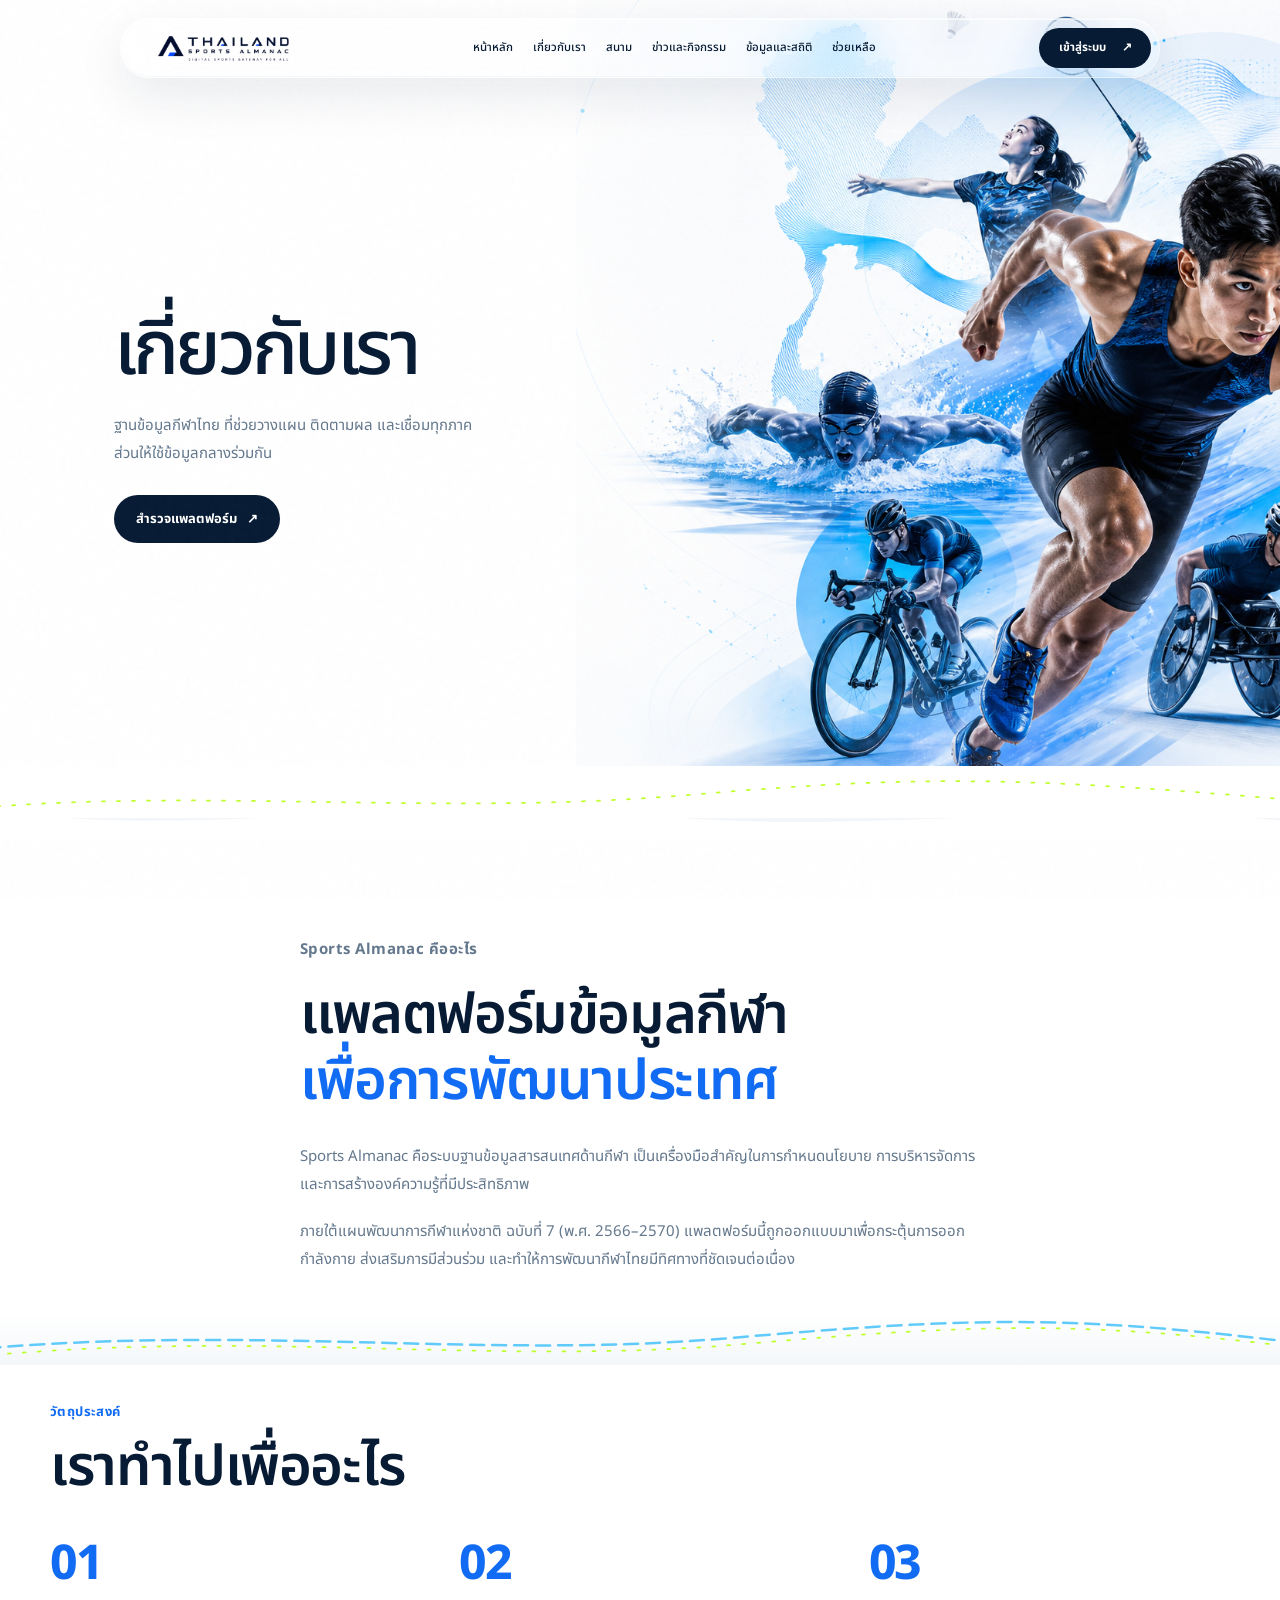
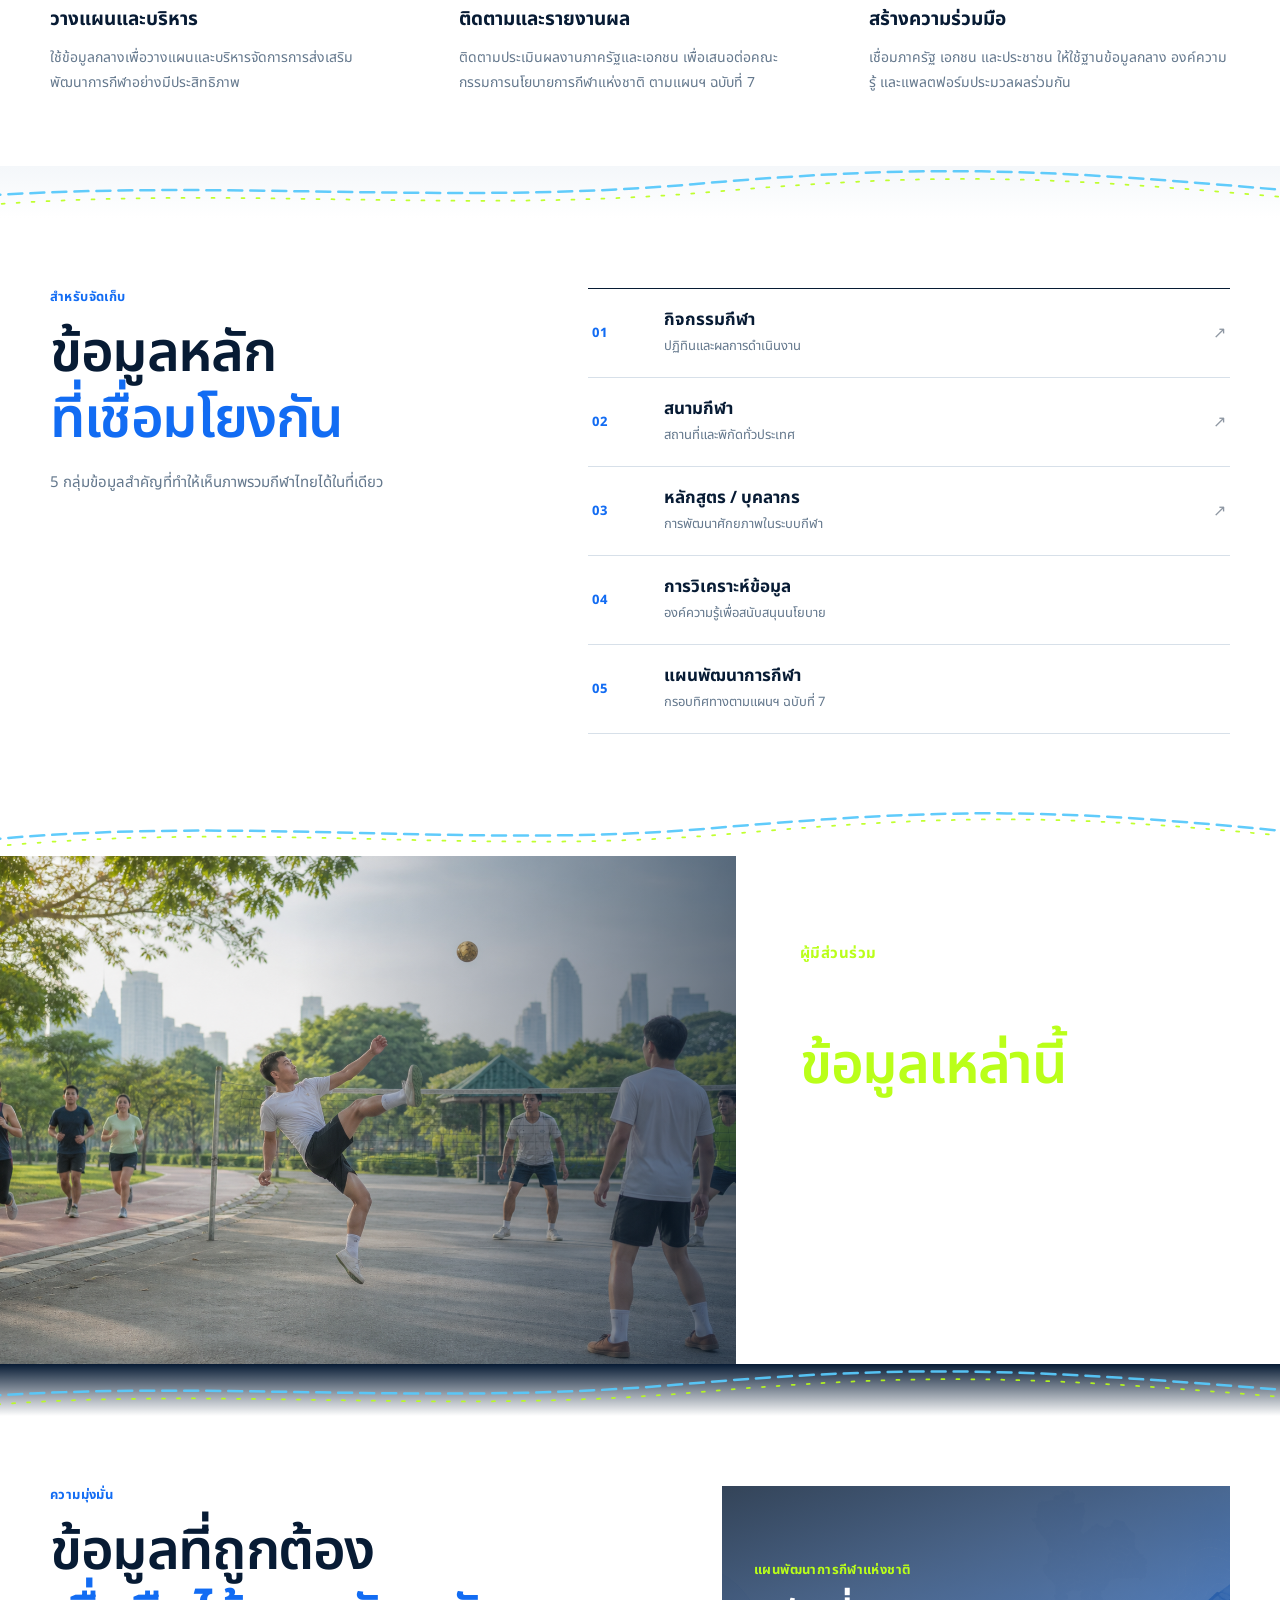
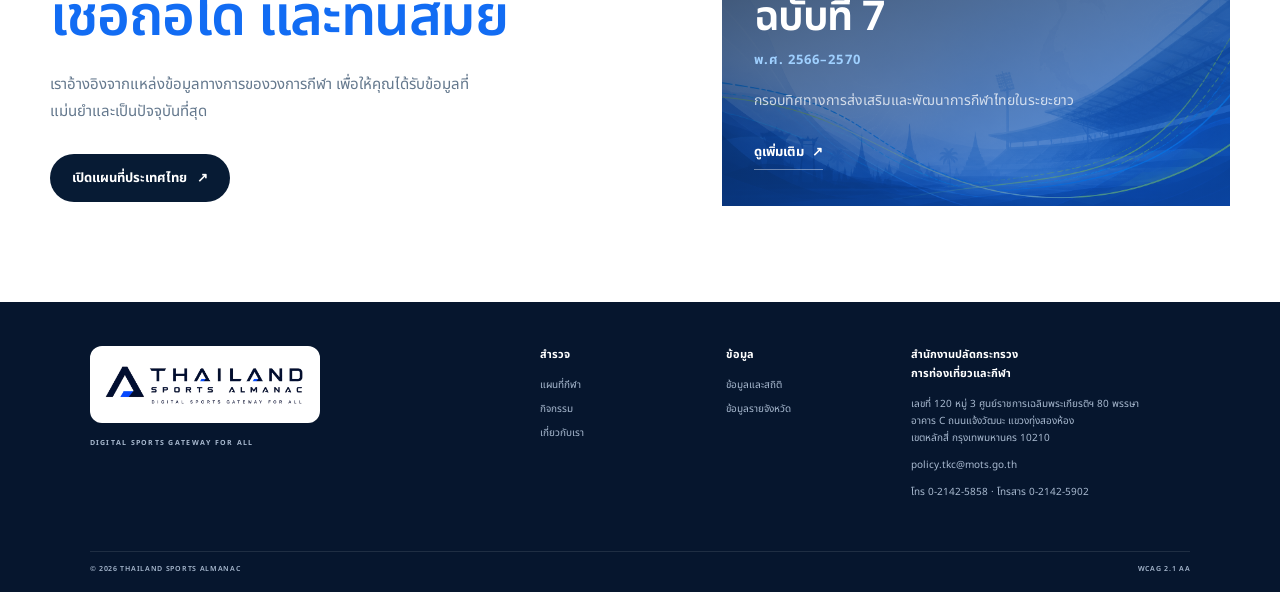
==== commit 3a5b5350: "Update the ministry address, phone and fax on every page; navy-to-blue stats ribbon. Co-Authored-By:" ====
--- a/abouts.html
+++ b/abouts.html
@@ -1,4 +1,4 @@
-﻿<!doctype html>
+<!doctype html>
 <html lang="th">
 <head>
   <meta charset="utf-8">
@@ -221,7 +221,7 @@
     <div class="footer-brand"><img src="assets/images/logo-new-transparent.png" alt="Thailand Sports Almanac"><p>DIGITAL SPORTS GATEWAY FOR ALL</p></div>
     <div><h3>สำรวจ</h3><a href="index.html#nation">แผนที่กีฬา</a><a href="index.html#gateway-services">กิจกรรม</a><a href="abouts.html">เกี่ยวกับเรา</a></div>
     <div><h3>ข้อมูล</h3><a href="dashboard.html">ข้อมูลและสถิติ</a><a href="provinces.html">ข้อมูลรายจังหวัด</a></div>
-    <address><h3>สำนักงานปลัดกระทรวง<br>การท่องเที่ยวและกีฬา</h3><p>เลขที่ 120 หมู่ 3 ศูนย์ราชการเฉลิมพระเกียรติฯ<br>อาคาร C ถนนแจ้งวัฒนะ<br>เขตหลักสี่ กรุงเทพฯ 10210</p><a href="mailto:policy.tkc@mots.go.th">policy.tkc@mots.go.th</a></address>
+    <address><h3>สำนักงานปลัดกระทรวง<br>การท่องเที่ยวและกีฬา</h3><p>เลขที่ 120 หมู่ 3 ศูนย์ราชการเฉลิมพระเกียรติฯ 80 พรรษา<br>อาคาร C ถนนแจ้งวัฒนะ แขวงทุ่งสองห้อง<br>เขตหลักสี่ กรุงเทพมหานคร 10210</p><a href="mailto:policy.tkc@mots.go.th">policy.tkc@mots.go.th</a><p>โทร 0-2142-5858 · โทรสาร 0-2142-5902</p></address>
     <div class="footer-bottom"><span>© 2026 THAILAND SPORTS ALMANAC</span><span>WCAG 2.1 AA</span></div>
   </footer>
 
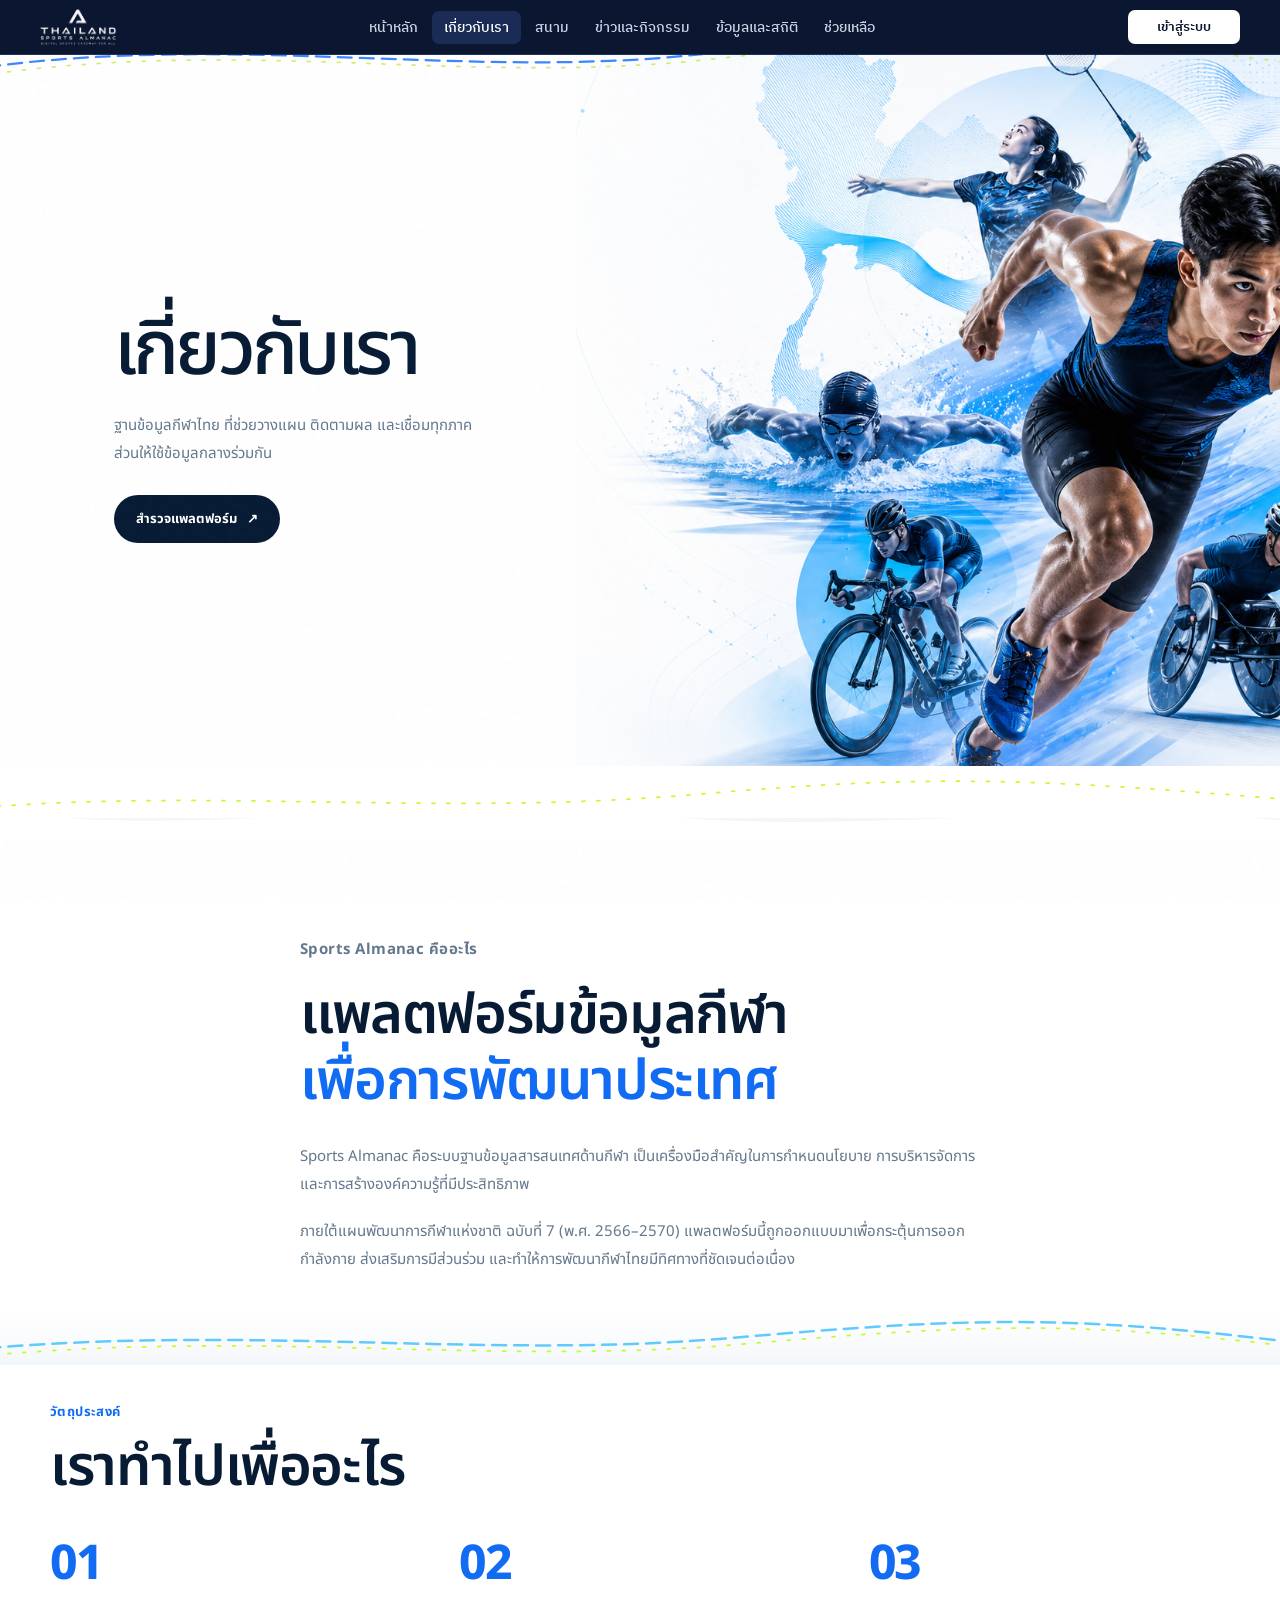
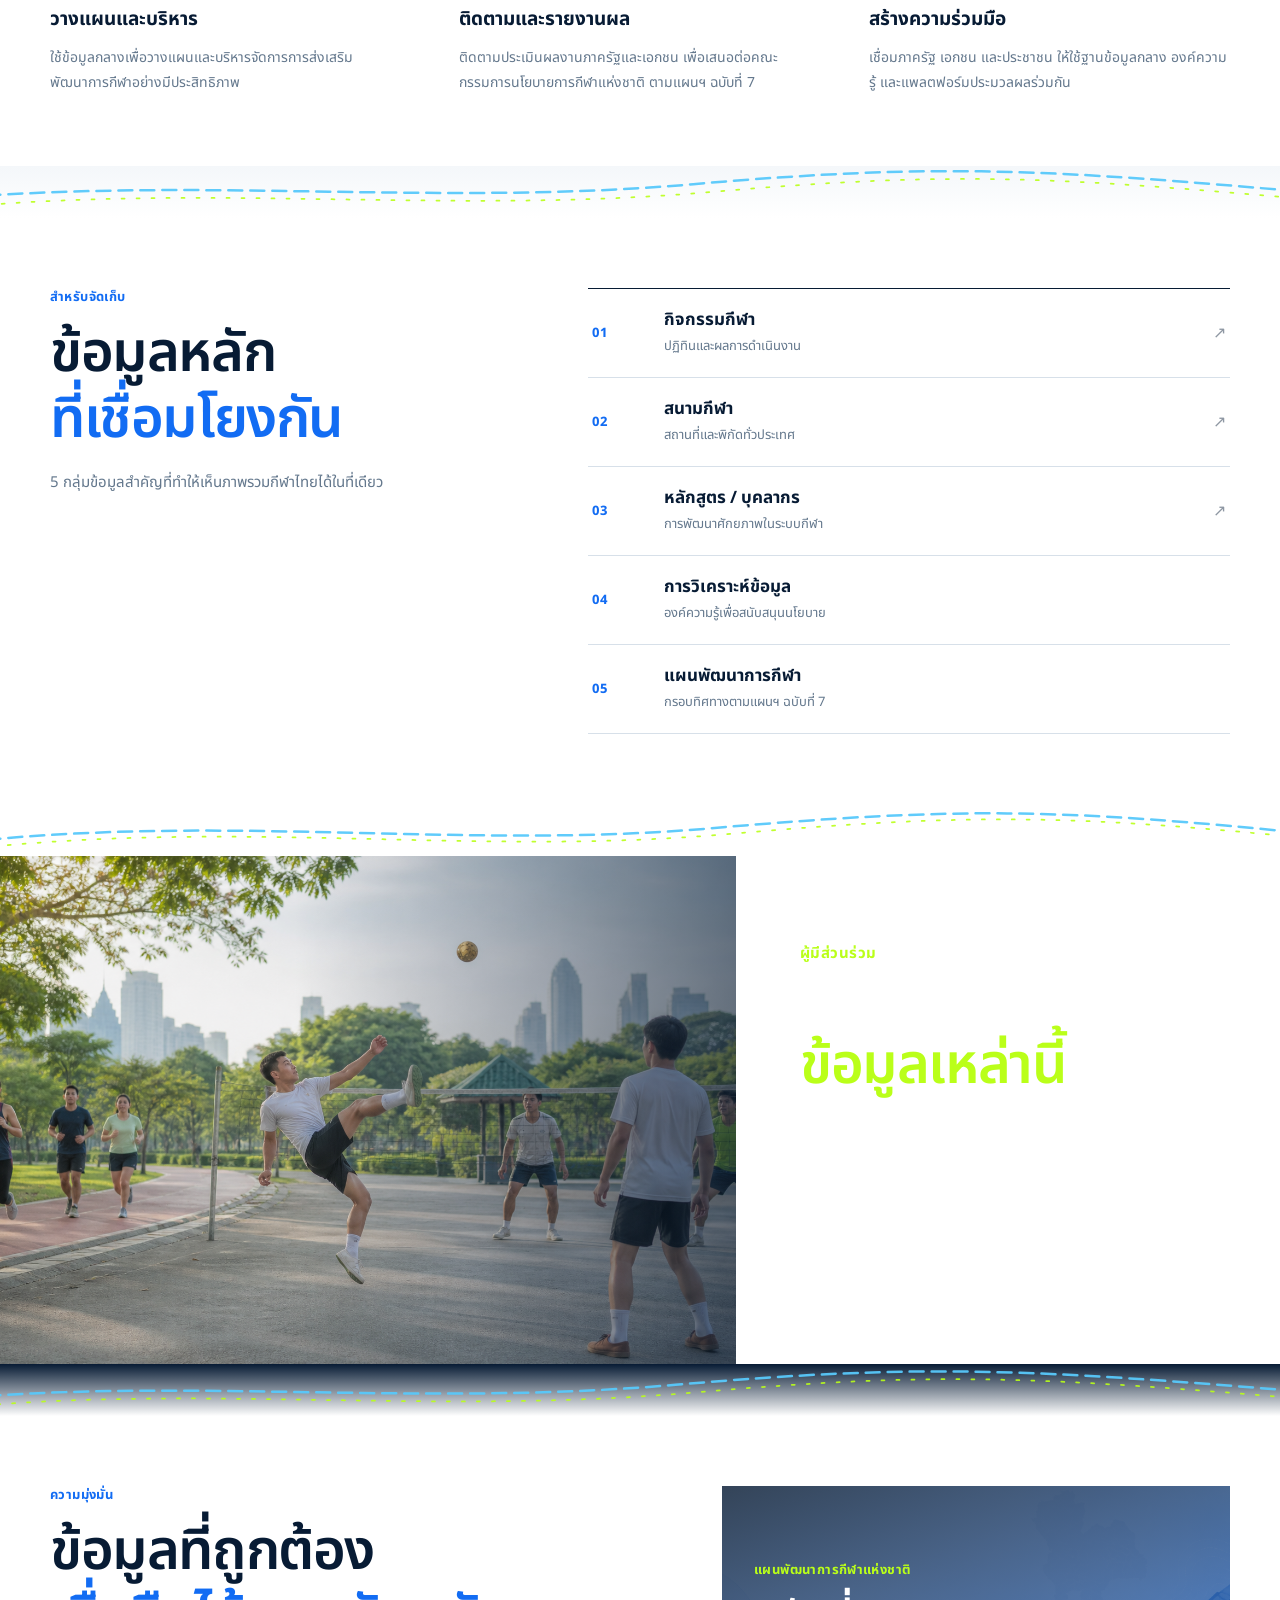
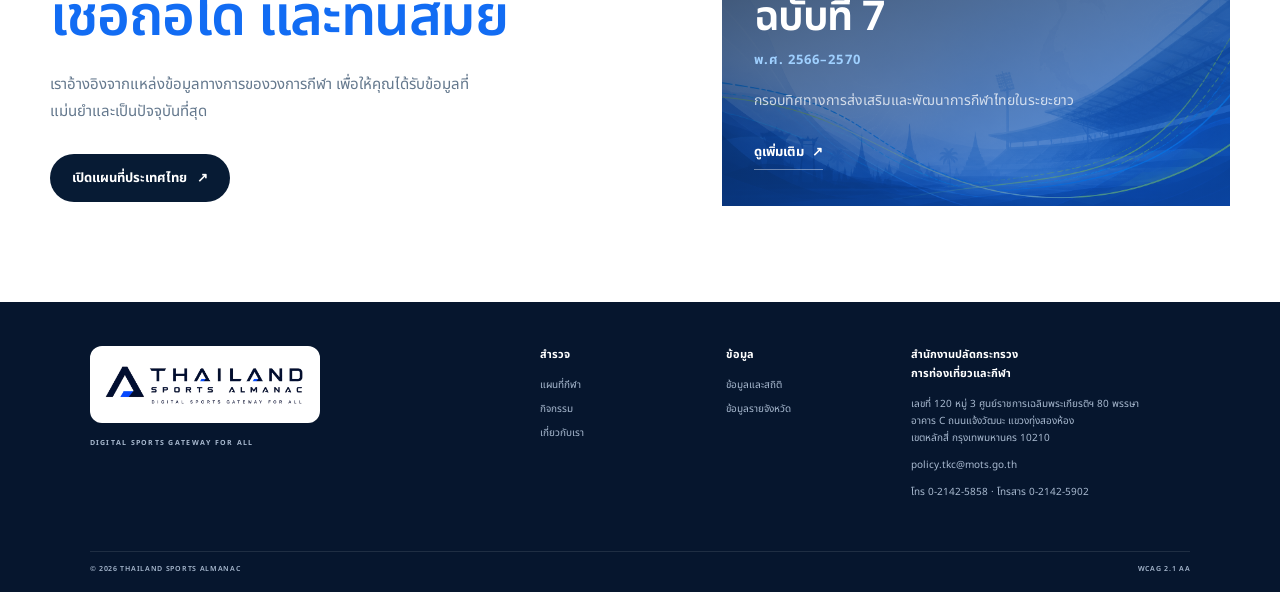
==== commit 59b4d4e2: "Use the home page header on every page: 55px navy bar, white logo, swoosh line. Adds assets/site-hea" ====
--- a/abouts.html
+++ b/abouts.html
@@ -23,13 +23,15 @@
   <link rel="stylesheet" href="assets/abouts.css?v=20260820-8">
   <link rel="stylesheet" href="assets/login-modal.css?v=20260820-7">
   <link rel="stylesheet" href="assets/site-foundation.css?v=20260820-11">
+  <link href="https://fonts.googleapis.com/css2?family=IBM+Plex+Sans+Thai:wght@400;500;600&display=swap" rel="stylesheet">
+  <link rel="stylesheet" href="assets/site-header.css?v=20261101-2">
 </head>
 <body id="top" class="abouts-page tpl-list">
   <a class="skip" href="#main">ข้ามไปยังเนื้อหาหลัก</a>
   <div class="noise" aria-hidden="true"></div>
 
   <header class="nav-shell">
-    <a class="brand" href="index.html#top" aria-label="หน้าหลัก"><img src="assets/images/logo-new-transparent.png" alt="Thailand Sports Almanac"></a>
+    <a class="brand" href="index.html#top" aria-label="หน้าหลัก"><img src="assets/images/logo-white.png" alt="Thailand Sports Almanac" width="97" height="46"></a>
     <nav class="desktop-nav" aria-label="เมนูหลัก">
       <a class="nav-primary-link" href="index.html">หน้าหลัก</a>
       <a class="nav-primary-link" href="abouts.html" aria-current="page">เกี่ยวกับเรา</a>
@@ -46,7 +48,7 @@
       </div>
       <div class="nav-group">
         <button class="nav-primary-link nav-dropdown-trigger" type="button" aria-expanded="false">ข่าวและกิจกรรม <span>⌄</span></button>
-        <div class="nav-dropdown compact-dropdown"><a href="index.html#gateway-services">ข่าวประกาศ</a><a href="activities.html">ปฏิทินกิจกรรม</a></div>
+        <div class="nav-dropdown compact-dropdown"><a href="index.html#events">ข่าวประกาศ</a><a href="activities.html">ปฏิทินกิจกรรม</a></div>
       </div>
       <div class="nav-group">
         <button class="nav-primary-link nav-dropdown-trigger" type="button" aria-expanded="false">ข้อมูลและสถิติ <span>⌄</span></button>
@@ -59,7 +61,7 @@
             <a href="provinces.html">ข้อมูลรายจังหวัด</a>
           </div>
           <a href="courses.html">หลักสูตรอบรม</a>
-          <a href="index.html#story">คลังความรู้</a>
+          <a href="index.html#home-learning">คลังความรู้</a>
         </div>
       </div>
       <div class="nav-group">
@@ -67,16 +69,17 @@
         <div class="nav-dropdown compact-dropdown"><a href="index.html#footer">คู่มือใช้งาน</a><a href="index.html#footer">คำถามที่พบบ่อย (FAQ)</a><a href="contact.html">ติดต่อเรา</a></div>
       </div>
     </nav>
-    <div class="nav-actions"><a class="login" href="#login">เข้าสู่ระบบ <span>↗</span></a><button class="menu-button" type="button" aria-label="เปิดเมนูหลัก" aria-expanded="false" aria-controls="mobile-menu"><i></i><i></i></button></div>
+    <div class="nav-actions"><a class="login" href="#login">เข้าสู่ระบบ</a><button class="menu-button" type="button" aria-label="เปิดเมนูหลัก" aria-expanded="false" aria-controls="mobile-menu"><i></i><i></i></button></div>
     <div class="mobile-menu" id="mobile-menu">
       <a class="mobile-direct" href="index.html">หน้าหลัก</a>
       <a class="mobile-direct" href="abouts.html" aria-current="page">เกี่ยวกับเรา</a>
       <div class="mobile-accordion"><button class="mobile-accordion-trigger" type="button" aria-expanded="false">สนาม <span>＋</span></button><div class="mobile-submenu"><a href="venues.html?type=stadium">สนามกีฬา</a><a href="venues.html?type=multipurpose">อาคารอเนกประสงค์</a><a href="venues.html?type=public">ลานกีฬา / สวนสาธารณะ</a><a href="venues.html?type=fitness">ฟิตเนส / ยิม</a><a href="venues.html?type=training">ศูนย์ฝึกกีฬา</a><a href="venues.html?type=science">ศูนย์วิทยาศาสตร์การกีฬา</a></div></div>
-      <div class="mobile-accordion"><button class="mobile-accordion-trigger" type="button" aria-expanded="false">ข่าวและกิจกรรม <span>＋</span></button><div class="mobile-submenu"><a href="index.html#gateway-services">ข่าวประกาศ</a><a href="activities.html">ปฏิทินกิจกรรม</a></div></div>
-      <div class="mobile-accordion"><button class="mobile-accordion-trigger" type="button" aria-expanded="false">ข้อมูลและสถิติ <span>＋</span></button><div class="mobile-submenu"><b>แดชบอร์ด</b><a class="nav-nested" href="athletes.html">นักกีฬา / บุคลากร</a><a class="nav-nested" href="results.html">ผลการแข่งขัน</a><a class="nav-nested" href="overview.html">สรุปภาพรวม</a><a class="nav-nested" href="provinces.html">ข้อมูลรายจังหวัด</a><a href="courses.html">หลักสูตรอบรม</a><a href="index.html#story">คลังความรู้</a></div></div>
+      <div class="mobile-accordion"><button class="mobile-accordion-trigger" type="button" aria-expanded="false">ข่าวและกิจกรรม <span>＋</span></button><div class="mobile-submenu"><a href="index.html#events">ข่าวประกาศ</a><a href="activities.html">ปฏิทินกิจกรรม</a></div></div>
+      <div class="mobile-accordion"><button class="mobile-accordion-trigger" type="button" aria-expanded="false">ข้อมูลและสถิติ <span>＋</span></button><div class="mobile-submenu"><b>แดชบอร์ด</b><a class="nav-nested" href="athletes.html">นักกีฬา / บุคลากร</a><a class="nav-nested" href="results.html">ผลการแข่งขัน</a><a class="nav-nested" href="overview.html">สรุปภาพรวม</a><a class="nav-nested" href="provinces.html">ข้อมูลรายจังหวัด</a><a href="courses.html">หลักสูตรอบรม</a><a href="index.html#home-learning">คลังความรู้</a></div></div>
       <div class="mobile-accordion"><button class="mobile-accordion-trigger" type="button" aria-expanded="false">ช่วยเหลือ <span>＋</span></button><div class="mobile-submenu"><a href="index.html#footer">คู่มือใช้งาน</a><a href="index.html#footer">คำถามที่พบบ่อย (FAQ)</a><a href="contact.html">ติดต่อเรา</a></div></div>
     </div>
   </header>
+  <div class="site-nav-swoosh" aria-hidden="true"><svg viewBox="0 0 1440 120" preserveAspectRatio="none"><path class="swoosh-main" d="M-40 92C260 18 520 112 790 62S1190 7 1480 72"/><path class="swoosh-accent" d="M-25 103C278 29 520 122 798 72S1195 18 1470 83"/></svg></div>
 
   <main id="main">
     <!-- Beat 1: Hero split -->
@@ -219,7 +222,7 @@
 
   <footer id="footer">
     <div class="footer-brand"><img src="assets/images/logo-new-transparent.png" alt="Thailand Sports Almanac"><p>DIGITAL SPORTS GATEWAY FOR ALL</p></div>
-    <div><h3>สำรวจ</h3><a href="index.html#nation">แผนที่กีฬา</a><a href="index.html#gateway-services">กิจกรรม</a><a href="abouts.html">เกี่ยวกับเรา</a></div>
+    <div><h3>สำรวจ</h3><a href="index.html#nation">แผนที่กีฬา</a><a href="index.html#events">กิจกรรม</a><a href="abouts.html">เกี่ยวกับเรา</a></div>
     <div><h3>ข้อมูล</h3><a href="dashboard.html">ข้อมูลและสถิติ</a><a href="provinces.html">ข้อมูลรายจังหวัด</a></div>
     <address><h3>สำนักงานปลัดกระทรวง<br>การท่องเที่ยวและกีฬา</h3><p>เลขที่ 120 หมู่ 3 ศูนย์ราชการเฉลิมพระเกียรติฯ 80 พรรษา<br>อาคาร C ถนนแจ้งวัฒนะ แขวงทุ่งสองห้อง<br>เขตหลักสี่ กรุงเทพมหานคร 10210</p><a href="mailto:policy.tkc@mots.go.th">policy.tkc@mots.go.th</a><p>โทร 0-2142-5858 · โทรสาร 0-2142-5902</p></address>
     <div class="footer-bottom"><span>© 2026 THAILAND SPORTS ALMANAC</span><span>WCAG 2.1 AA</span></div>
--- a/assets/site-header.css
+++ b/assets/site-header.css
@@ -0,0 +1,74 @@
+/* Shared site header for the inner pages, matching the home page:
+   a full-width 55px navy bar with the white logo, compact links, a white login button,
+   frosted navy once the page scrolls, and the blue/lime swoosh tucked behind its bottom edge.
+   Loaded last so it overrides the older floating-pill header styles. */
+:root{
+ --sh-navy:#0B1730;--sh-active:#1A2C55;--sh-line:#1E3160;
+ --sh-text:#C9D3E6;--sh-white:#FFFFFF;--sh-accent:#C8F169;--sh-blue:#1A73FF;
+ --sh-wrap:1200px;--sh-pad:24px;--sh-height:55px
+}
+
+html body .nav-shell,html body .nav-shell.is-scrolled{
+ position:fixed!important;top:0!important;left:0!important;right:0!important;z-index:1500;
+ display:flex;align-items:center;justify-content:space-between;gap:16px;
+ width:100%!important;max-width:none!important;height:var(--sh-height)!important;min-height:var(--sh-height)!important;
+ margin:0!important;padding:0 max(var(--sh-pad),calc((100vw - var(--sh-wrap))/2))!important;
+ border:0!important;border-bottom:1px solid var(--sh-line)!important;border-radius:0!important;
+ background:var(--sh-navy)!important;color:var(--sh-white);box-shadow:none!important;
+ transform:none!important;-webkit-backdrop-filter:none!important;backdrop-filter:none!important;
+ font-family:'IBM Plex Sans Thai',system-ui,sans-serif;transition:background .3s,box-shadow .3s
+}
+html body .nav-shell.is-scrolled{
+ background:rgba(11,23,48,.84)!important;border-bottom-color:rgba(255,255,255,.08)!important;
+ box-shadow:0 10px 30px -12px rgba(3,10,30,.5)!important;
+ -webkit-backdrop-filter:blur(16px) saturate(160%)!important;backdrop-filter:blur(16px) saturate(160%)!important
+}
+html body .nav-shell .brand{display:flex;align-items:center;width:auto;min-width:0;padding:0;background:none}
+html body .nav-shell .brand img{width:auto!important;height:36px!important;max-width:none;padding:0;border-radius:0;background:none;object-fit:contain}
+html body .nav-shell .brand span{display:none}
+html body .nav-shell .desktop-nav{gap:2px}
+html body .nav-shell .nav-primary-link{
+ padding:6px 12px!important;border-radius:7px!important;background:transparent;box-shadow:none!important;
+ color:var(--sh-text)!important;font-family:'IBM Plex Sans Thai',system-ui,sans-serif!important;
+ font-size:14px!important;font-weight:500;line-height:1.5;opacity:1!important;transform:none!important
+}
+html body .nav-shell .nav-primary-link>span{font-size:11px;margin-left:2px;opacity:.7}
+html body .nav-shell .nav-primary-link:hover,
+html body .nav-shell .nav-primary-link[aria-expanded=true],
+html body .nav-shell .nav-primary-link[aria-current]{background:var(--sh-active)!important;color:var(--sh-white)!important}
+html body .nav-shell .nav-primary-link:after{display:none!important}
+html body .nav-shell .nav-actions .login{
+ display:inline-flex!important;align-items:center;gap:8px;min-height:34px;padding:0 14px!important;
+ border:0!important;border-radius:7px!important;background:var(--sh-white)!important;color:var(--sh-navy)!important;
+ font-family:'IBM Plex Sans Thai',system-ui,sans-serif!important;font-size:13px!important;font-weight:600;white-space:nowrap;box-shadow:none!important
+}
+html body .nav-shell .nav-actions .login:hover{background:var(--sh-accent)!important}
+html body .nav-shell .nav-actions .login span,html body .mobile-login span{display:none}
+html body .nav-shell .menu-button{color:var(--sh-white)}
+html body .nav-shell .menu-button i{background:currentColor}
+html body .nav-shell .nav-dropdown{font-family:'IBM Plex Sans Thai',system-ui,sans-serif}
+html body .nav-shell .mobile-menu{background:#FFFFFF!important;-webkit-backdrop-filter:none!important;backdrop-filter:none!important;font-family:'IBM Plex Sans Thai',system-ui,sans-serif}
+
+/* Swoosh behind the header's bottom edge; it sits in the page, so it scrolls away. */
+.site-nav-swoosh{position:absolute;left:0;right:0;top:calc(var(--sh-height) - 34px);z-index:1400;height:64px;pointer-events:none}
+.site-nav-swoosh svg{display:block;width:100%;height:100%;overflow:visible}
+.site-nav-swoosh path{fill:none;vector-effect:non-scaling-stroke;stroke-linecap:round}
+.site-nav-swoosh .swoosh-main{stroke:var(--sh-blue);stroke-width:2.25;stroke-dasharray:14 8;opacity:.85;animation:site-swoosh 11s linear infinite}
+.site-nav-swoosh .swoosh-accent{stroke:var(--sh-accent);stroke-width:1.75;stroke-dasharray:3 12;opacity:.95;animation:site-swoosh 14s linear infinite reverse}
+@keyframes site-swoosh{to{stroke-dashoffset:-220}}
+
+@media(min-width:1101px){html body .nav-shell .desktop-nav{display:flex}html body .nav-shell .menu-button{display:none}}
+@media(max-width:1200px){html body .nav-shell .nav-primary-link{padding-inline:9px!important;font-size:13px!important}}
+@media(max-width:1100px){
+ html body .nav-shell .desktop-nav{display:none}
+ html body .nav-shell .menu-button{display:flex}
+ html body .nav-shell .nav-actions{margin-left:auto}
+ html body .nav-shell .mobile-menu{top:var(--sh-height)!important}
+ html body .nav-shell .mobile-menu.open{display:block;max-height:calc(100dvh - 70px);overflow-y:auto}
+}
+@media(max-width:760px){
+ :root{--sh-pad:16px}
+ html body .nav-shell .brand img{height:32px!important}
+ html body .nav-shell .nav-actions .login{padding-inline:12px!important;font-size:12.5px!important}
+}
+@media(prefers-reduced-motion:reduce){.site-nav-swoosh path{animation:none}}
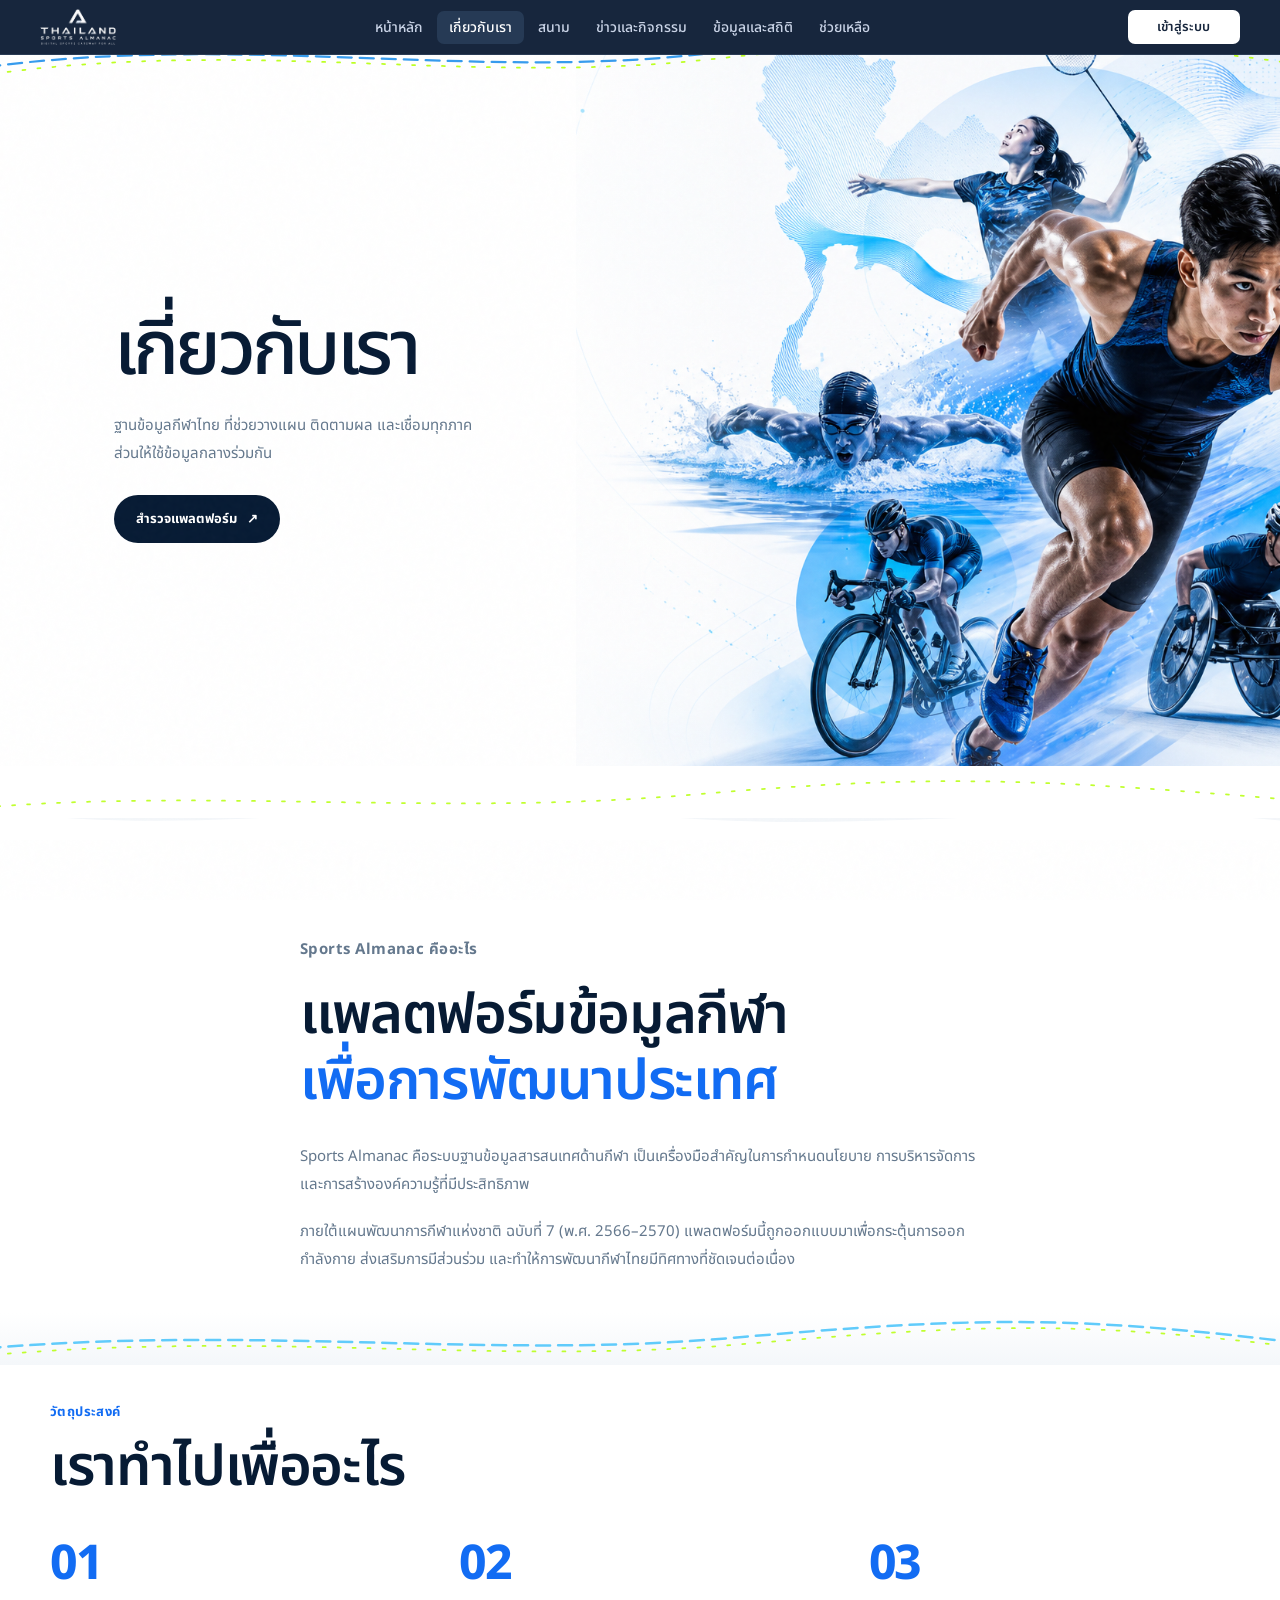
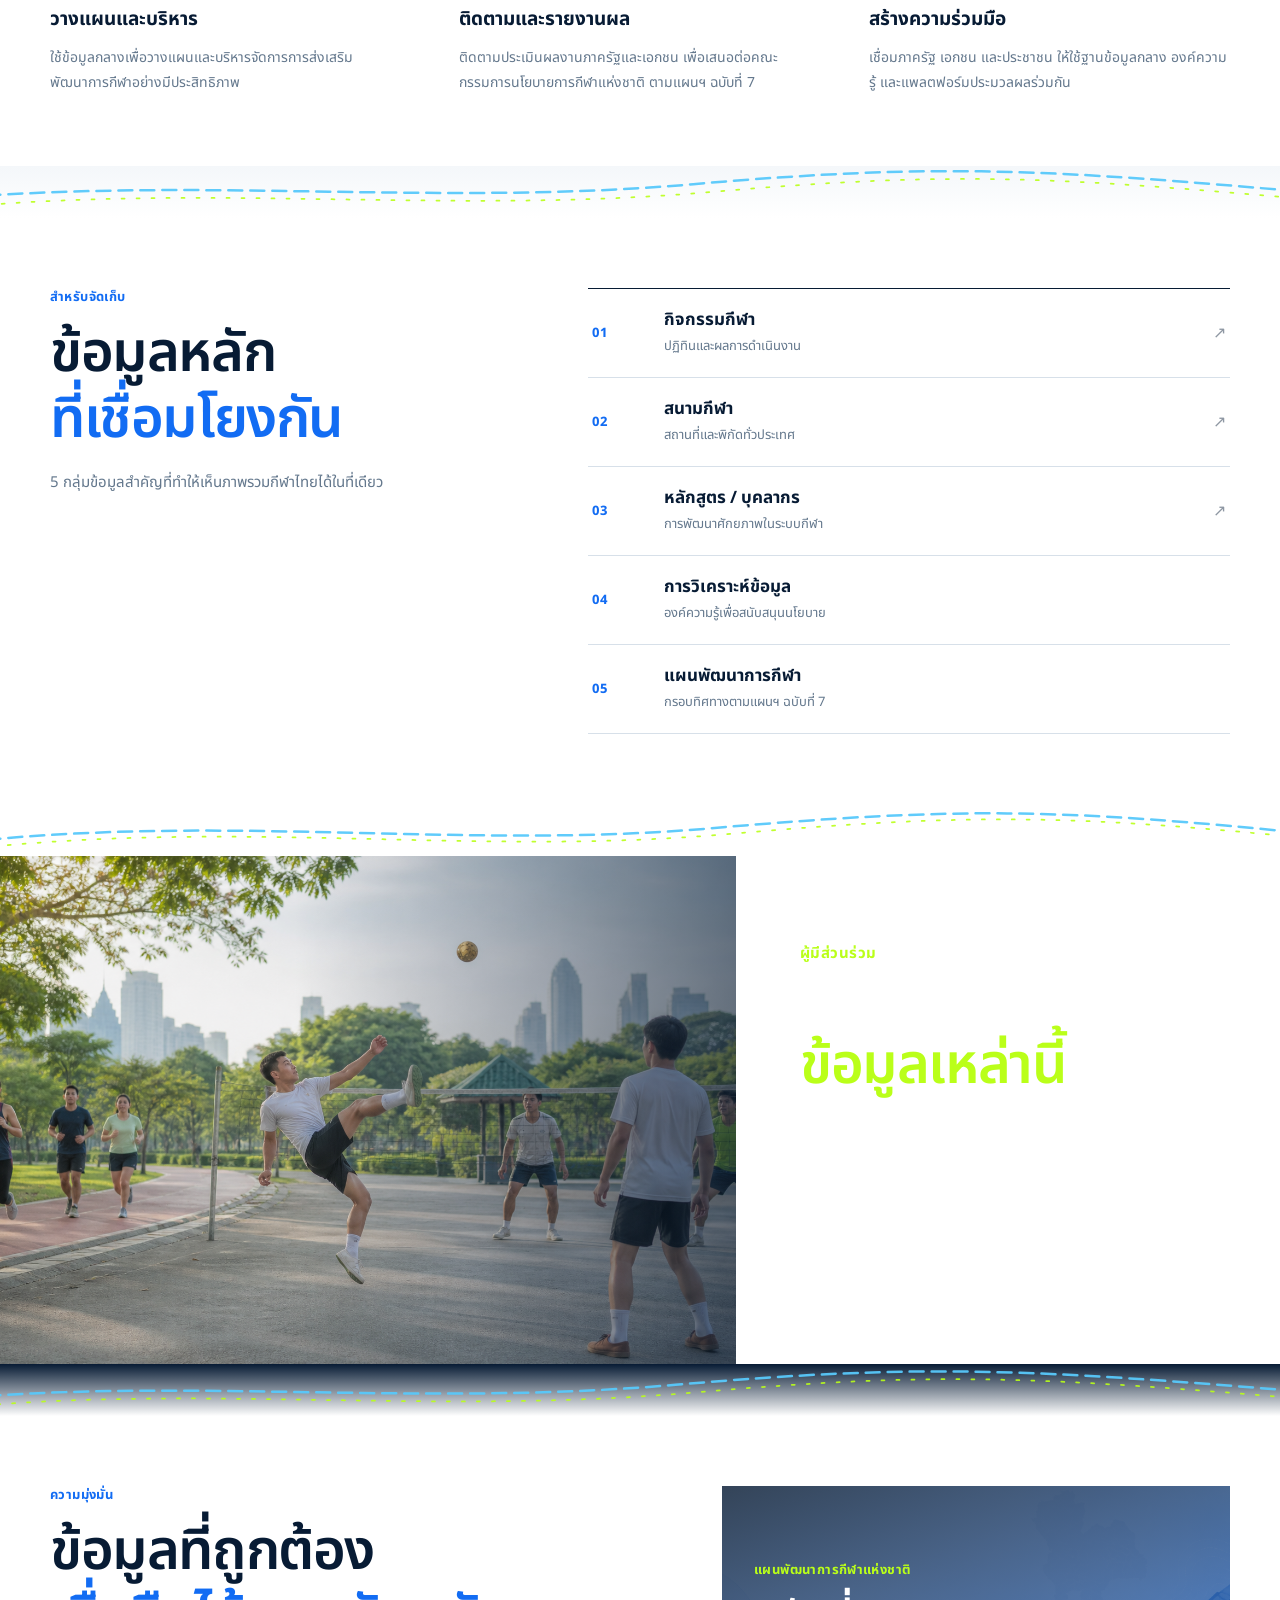
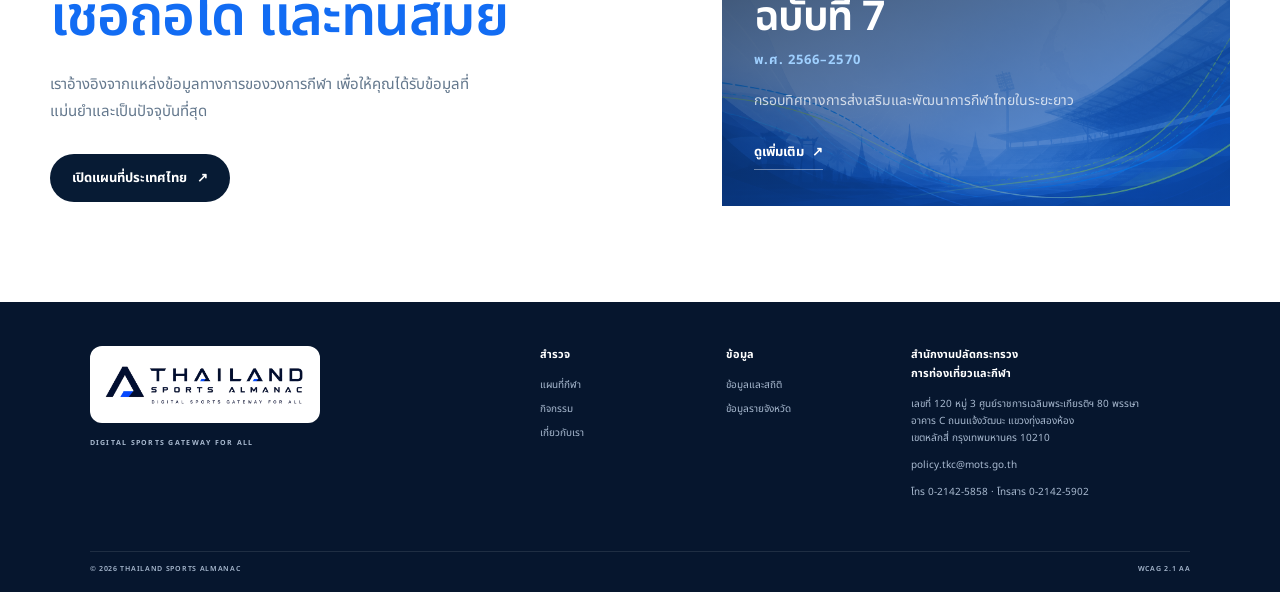
==== commit 4217156f: "Publish the latest Version2 site: premium home, sport prototype, brand fonts and colours. Includes t" ====
--- a/abouts.html
+++ b/abouts.html
@@ -23,8 +23,8 @@
   <link rel="stylesheet" href="assets/abouts.css?v=20260820-8">
   <link rel="stylesheet" href="assets/login-modal.css?v=20260820-7">
   <link rel="stylesheet" href="assets/site-foundation.css?v=20260820-11">
-  <link href="https://fonts.googleapis.com/css2?family=IBM+Plex+Sans+Thai:wght@400;500;600&display=swap" rel="stylesheet">
-  <link rel="stylesheet" href="assets/site-header.css?v=20261101-2">
+  <link rel="stylesheet" href="assets/site-header.css?v=20261102-2">
+  <link href="https://fonts.googleapis.com/css2?family=Noto+Sans+Thai:wght@100..900&family=Sarabun:ital,wght@0,100;0,200;0,300;0,400;0,500;0,600;0,700;0,800;1,100;1,200;1,300;1,400;1,500;1,600;1,700;1,800&display=swap" rel="stylesheet">
 </head>
 <body id="top" class="abouts-page tpl-list">
   <a class="skip" href="#main">ข้ามไปยังเนื้อหาหลัก</a>
--- a/assets/site-header.css
+++ b/assets/site-header.css
@@ -1,10 +1,13 @@
+/* Every page uses Noto Sans Thai throughout. */
+html body,html body :is(p,span,a,li,td,th,label,input,select,textarea,button,small,b,strong,em,h1,h2,h3,h4,h5,h6){font-family:'Noto Sans Thai',sans-serif!important}
+
 /* Shared site header for the inner pages, matching the home page:
    a full-width 55px navy bar with the white logo, compact links, a white login button,
    frosted navy once the page scrolls, and the blue/lime swoosh tucked behind its bottom edge.
    Loaded last so it overrides the older floating-pill header styles. */
 :root{
- --sh-navy:#0B1730;--sh-active:#1A2C55;--sh-line:#1E3160;
- --sh-text:#C9D3E6;--sh-white:#FFFFFF;--sh-accent:#C8F169;--sh-blue:#1A73FF;
+ --sh-navy:#17263D;--sh-active:#263A55;--sh-line:#2A3B54;
+ --sh-text:#C9D3E6;--sh-white:#FFFFFF;--sh-accent:#BAFF19;--sh-blue:#148AEA;
  --sh-wrap:1200px;--sh-pad:24px;--sh-height:55px
 }
 
@@ -16,10 +19,10 @@
  border:0!important;border-bottom:1px solid var(--sh-line)!important;border-radius:0!important;
  background:var(--sh-navy)!important;color:var(--sh-white);box-shadow:none!important;
  transform:none!important;-webkit-backdrop-filter:none!important;backdrop-filter:none!important;
- font-family:'IBM Plex Sans Thai',system-ui,sans-serif;transition:background .3s,box-shadow .3s
+ font-family:'Noto Sans Thai',sans-serif;transition:background .3s,box-shadow .3s
 }
 html body .nav-shell.is-scrolled{
- background:rgba(11,23,48,.84)!important;border-bottom-color:rgba(255,255,255,.08)!important;
+ background:rgba(23,38,61,.84)!important;border-bottom-color:rgba(255,255,255,.08)!important;
  box-shadow:0 10px 30px -12px rgba(3,10,30,.5)!important;
  -webkit-backdrop-filter:blur(16px) saturate(160%)!important;backdrop-filter:blur(16px) saturate(160%)!important
 }
@@ -29,7 +32,7 @@
 html body .nav-shell .desktop-nav{gap:2px}
 html body .nav-shell .nav-primary-link{
  padding:6px 12px!important;border-radius:7px!important;background:transparent;box-shadow:none!important;
- color:var(--sh-text)!important;font-family:'IBM Plex Sans Thai',system-ui,sans-serif!important;
+ color:var(--sh-text)!important;font-family:'Noto Sans Thai',sans-serif!important;
  font-size:14px!important;font-weight:500;line-height:1.5;opacity:1!important;transform:none!important
 }
 html body .nav-shell .nav-primary-link>span{font-size:11px;margin-left:2px;opacity:.7}
@@ -40,14 +43,14 @@
 html body .nav-shell .nav-actions .login{
  display:inline-flex!important;align-items:center;gap:8px;min-height:34px;padding:0 14px!important;
  border:0!important;border-radius:7px!important;background:var(--sh-white)!important;color:var(--sh-navy)!important;
- font-family:'IBM Plex Sans Thai',system-ui,sans-serif!important;font-size:13px!important;font-weight:600;white-space:nowrap;box-shadow:none!important
+ font-family:'Noto Sans Thai',sans-serif!important;font-size:13px!important;font-weight:600;white-space:nowrap;box-shadow:none!important
 }
 html body .nav-shell .nav-actions .login:hover{background:var(--sh-accent)!important}
 html body .nav-shell .nav-actions .login span,html body .mobile-login span{display:none}
 html body .nav-shell .menu-button{color:var(--sh-white)}
 html body .nav-shell .menu-button i{background:currentColor}
-html body .nav-shell .nav-dropdown{font-family:'IBM Plex Sans Thai',system-ui,sans-serif}
-html body .nav-shell .mobile-menu{background:#FFFFFF!important;-webkit-backdrop-filter:none!important;backdrop-filter:none!important;font-family:'IBM Plex Sans Thai',system-ui,sans-serif}
+html body .nav-shell .nav-dropdown{font-family:'Noto Sans Thai',sans-serif}
+html body .nav-shell .mobile-menu{background:#FFFFFF!important;-webkit-backdrop-filter:none!important;backdrop-filter:none!important;font-family:'Noto Sans Thai',sans-serif}
 
 /* Swoosh behind the header's bottom edge; it sits in the page, so it scrolls away. */
 .site-nav-swoosh{position:absolute;left:0;right:0;top:calc(var(--sh-height) - 34px);z-index:1400;height:64px;pointer-events:none}
